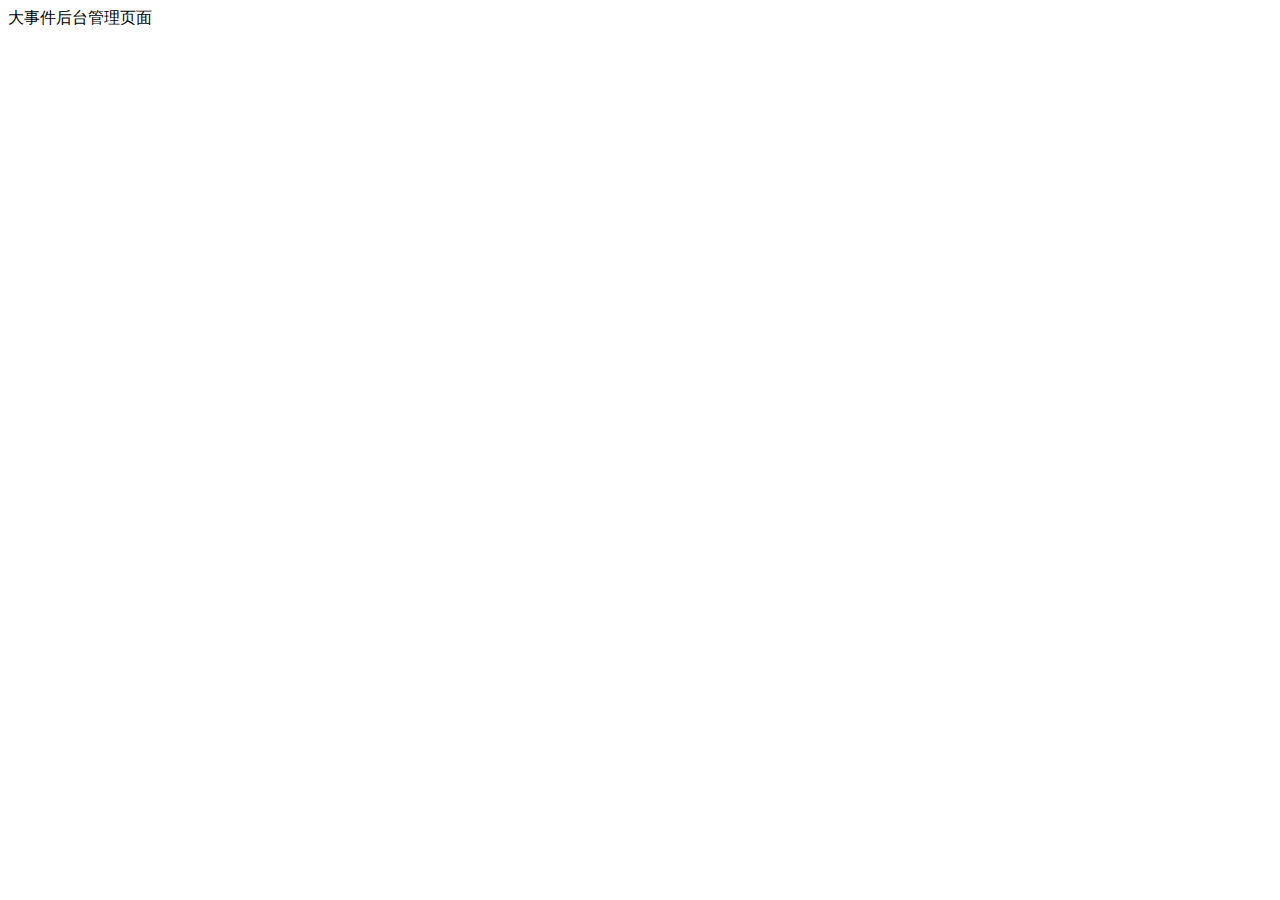
==== index.html @ 4e7a25aa "登录和注册功能完成" ====
<!DOCTYPE html>
<html lang="en">

<head>
    <meta charset="UTF-8">
    <meta name="viewport" content="width=device-width, initial-scale=1.0">
    <title>大事件后台管理页面</title>
</head>

<body>
    大事件后台管理页面
</body>

</html>
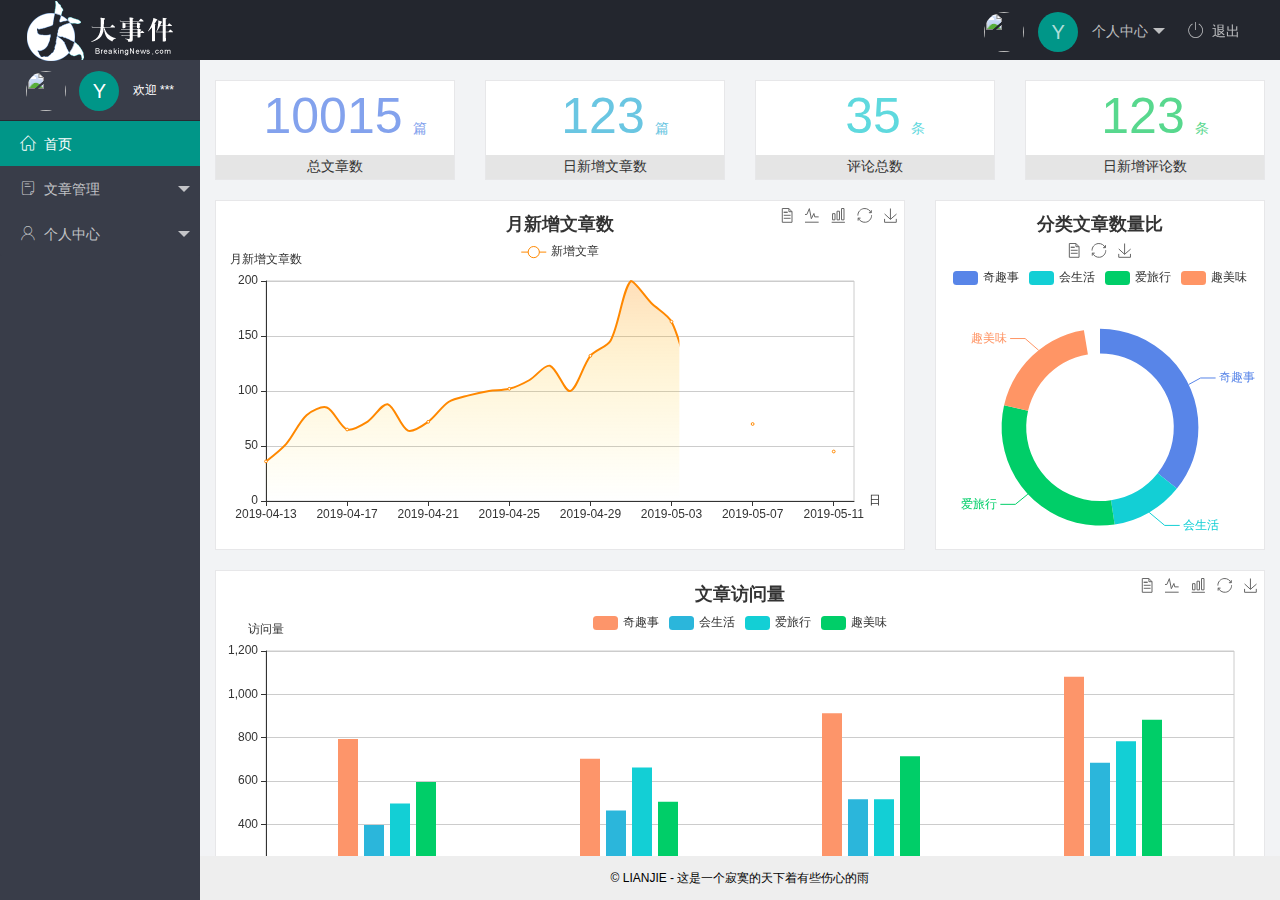
==== commit 7a1cc94c: "完成了主业功能" ====
--- a/index.html
+++ b/index.html
@@ -1,14 +1,95 @@
 <!DOCTYPE html>
-<html lang="en">
+<html>
 
 <head>
-    <meta charset="UTF-8">
-    <meta name="viewport" content="width=device-width, initial-scale=1.0">
-    <title>大事件后台管理页面</title>
+    <meta charset="utf-8">
+    <meta name="viewport" content="width=device-width, initial-scale=1, maximum-scale=1">
+    <title>大事件后台页面</title>
+    <!-- 先引入layui样式 -->
+    <link rel="stylesheet" href="/assets/lib/layui/css/layui.css">
+    <!-- 引入外部字体图标 -->
+    <link rel="stylesheet" href="/assets/fonts/iconfont.css">
+    <!-- 在引入首页自己的样式 -->
+    <link rel="stylesheet" href="/assets/css/index.css">
 </head>
 
-<body>
-    大事件后台管理页面
+<body class="layui-layout-body">
+    <div class="layui-layout layui-layout-admin">
+        <div class="layui-header">
+            <div class="layui-logo">
+                <img src="/assets/images/logo.png" alt="">
+            </div>
+
+            <!-- 头部区域（可配合layui已有的水平导航） -->
+            <ul class="layui-nav layui-layout-right">
+
+                <li class="layui-nav-item">
+                    <a href="javascript:;">
+
+                        <img src="http://t.cn/RCzsdCq" class="layui-nav-img">
+                        <span class="text-avatar">Y</span> 个人中心
+                    </a>
+                    <dl class="layui-nav-child">
+                        <dd><a href="">基本资料</a></dd>
+                        <dd><a href="">更换头像</a></dd>
+                        <dd><a href="">重置密码</a></dd>
+                    </dl>
+                </li>
+                <li class="layui-nav-item"><a id="btnLogout" href="javascript:;"><span class="iconfont icon-tuichu"></span>退出</a></li>
+            </ul>
+        </div>
+        <div class="layui-side layui-bg-black">
+            <div class="layui-side-scroll">
+                <!-- 侧边头像 -->
+                <div class="userinfo">
+                    <img src="http://t.cn/RCzsdCq" class="layui-nav-img">
+                    <span class="text-avatar">Y</span>
+                    <span id="welcome">欢迎 ***</span>
+                </div>
+
+                <!-- 左侧导航区域（可配合layui已有的垂直导航） -->
+
+                <ul class="layui-nav layui-nav-tree" lay-shrink="all">
+                    <li class="layui-nav-item layui-this"><a href="/home/dashboard.html" target="fm"><span class="iconfont icon-home"></span>首页</a></li>
+                    <li class="layui-nav-item">
+                        <a class="" href="javascript:;"><span class="iconfont icon-16"></span>文章管理</a>
+                        <dl class="layui-nav-child">
+                            <dd><a href="javascript:;"><i class="layui-icon layui-icon-app"></i>文章类别</a></dd>
+                            <dd><a href="javascript:;"><i class="layui-icon layui-icon-app"></i>文章列表</a></dd>
+                            <dd><a href="javascript:;"><i class="layui-icon layui-icon-app"></i>发布文章</a></dd>
+                        </dl>
+                    </li>
+                    <li class="layui-nav-item">
+                        <a href="javascript:;"><span class="iconfont icon-user"></span>个人中心</a>
+                        <dl class="layui-nav-child">
+                            <dd><a href="javascript:;"><i class="layui-icon layui-icon-app"></i>基本资料</a></dd>
+                            <dd><a href="javascript:;"><i class="layui-icon layui-icon-app"></i>更换头像</a></dd>
+                            <dd><a href="javascript:;"><i class="layui-icon layui-icon-app"></i>重置密码</a></dd>
+                        </dl>
+                    </li>
+
+                </ul>
+            </div>
+        </div>
+
+        <div class="layui-body">
+            <!-- 内容主体区域 -->
+            <iframe name="fm" src="/home/dashboard.html" frameborder="0"></iframe>
+        </div>
+
+        <div class="layui-footer">
+            <!-- 底部固定区域 -->
+            © LIANJIE - 这是一个寂寞的天下着有些伤心的雨
+        </div>
+    </div>
+    <!-- layui页面需要的js,所有优先引入 -->
+    <script src="/assets/lib/layui/layui.all.js"></script>
+    <!-- 2.引入jq,因为后面两个文件都需要用 -->
+    <script src="/assets/lib/jquery.js"></script>
+    <!-- 3.发起ajax拼接根路径 -->
+    <script src="/assets/js/baseAPI.js"></script>
+    <!-- 4.首页特有的js文件 -->
+    <script src="/assets/js/index.js"></script>
 </body>
 
 </html>--- a/assets/lib/layui/css/layui.css
+++ b/assets/lib/layui/css/layui.css
@@ -0,0 +1,2 @@
+/** layui-v2.5.5 MIT License By https://www.layui.com */
+ .layui-inline,img{display:inline-block;vertical-align:middle}h1,h2,h3,h4,h5,h6{font-weight:400}.layui-edge,.layui-header,.layui-inline,.layui-main{position:relative}.layui-body,.layui-edge,.layui-elip{overflow:hidden}.layui-btn,.layui-edge,.layui-inline,img{vertical-align:middle}.layui-btn,.layui-disabled,.layui-icon,.layui-unselect{-moz-user-select:none;-webkit-user-select:none;-ms-user-select:none}.layui-elip,.layui-form-checkbox span,.layui-form-pane .layui-form-label{text-overflow:ellipsis;white-space:nowrap}.layui-breadcrumb,.layui-tree-btnGroup{visibility:hidden}blockquote,body,button,dd,div,dl,dt,form,h1,h2,h3,h4,h5,h6,input,li,ol,p,pre,td,textarea,th,ul{margin:0;padding:0;-webkit-tap-highlight-color:rgba(0,0,0,0)}a:active,a:hover{outline:0}img{border:none}li{list-style:none}table{border-collapse:collapse;border-spacing:0}h4,h5,h6{font-size:100%}button,input,optgroup,option,select,textarea{font-family:inherit;font-size:inherit;font-style:inherit;font-weight:inherit;outline:0}pre{white-space:pre-wrap;white-space:-moz-pre-wrap;white-space:-pre-wrap;white-space:-o-pre-wrap;word-wrap:break-word}body{line-height:24px;font:14px Helvetica Neue,Helvetica,PingFang SC,Tahoma,Arial,sans-serif}hr{height:1px;margin:10px 0;border:0;clear:both}a{color:#333;text-decoration:none}a:hover{color:#777}a cite{font-style:normal;*cursor:pointer}.layui-border-box,.layui-border-box *{box-sizing:border-box}.layui-box,.layui-box *{box-sizing:content-box}.layui-clear{clear:both;*zoom:1}.layui-clear:after{content:'\20';clear:both;*zoom:1;display:block;height:0}.layui-inline{*display:inline;*zoom:1}.layui-edge{display:inline-block;width:0;height:0;border-width:6px;border-style:dashed;border-color:transparent}.layui-edge-top{top:-4px;border-bottom-color:#999;border-bottom-style:solid}.layui-edge-right{border-left-color:#999;border-left-style:solid}.layui-edge-bottom{top:2px;border-top-color:#999;border-top-style:solid}.layui-edge-left{border-right-color:#999;border-right-style:solid}.layui-disabled,.layui-disabled:hover{color:#d2d2d2!important;cursor:not-allowed!important}.layui-circle{border-radius:100%}.layui-show{display:block!important}.layui-hide{display:none!important}@font-face{font-family:layui-icon;src:url(../font/iconfont.eot?v=250);src:url(../font/iconfont.eot?v=250#iefix) format('embedded-opentype'),url(../font/iconfont.woff2?v=250) format('woff2'),url(../font/iconfont.woff?v=250) format('woff'),url(../font/iconfont.ttf?v=250) format('truetype'),url(../font/iconfont.svg?v=250#layui-icon) format('svg')}.layui-icon{font-family:layui-icon!important;font-size:16px;font-style:normal;-webkit-font-smoothing:antialiased;-moz-osx-font-smoothing:grayscale}.layui-icon-reply-fill:before{content:"\e611"}.layui-icon-set-fill:before{content:"\e614"}.layui-icon-menu-fill:before{content:"\e60f"}.layui-icon-search:before{content:"\e615"}.layui-icon-share:before{content:"\e641"}.layui-icon-set-sm:before{content:"\e620"}.layui-icon-engine:before{content:"\e628"}.layui-icon-close:before{content:"\1006"}.layui-icon-close-fill:before{content:"\1007"}.layui-icon-chart-screen:before{content:"\e629"}.layui-icon-star:before{content:"\e600"}.layui-icon-circle-dot:before{content:"\e617"}.layui-icon-chat:before{content:"\e606"}.layui-icon-release:before{content:"\e609"}.layui-icon-list:before{content:"\e60a"}.layui-icon-chart:before{content:"\e62c"}.layui-icon-ok-circle:before{content:"\1005"}.layui-icon-layim-theme:before{content:"\e61b"}.layui-icon-table:before{content:"\e62d"}.layui-icon-right:before{content:"\e602"}.layui-icon-left:before{content:"\e603"}.layui-icon-cart-simple:before{content:"\e698"}.layui-icon-face-cry:before{content:"\e69c"}.layui-icon-face-smile:before{content:"\e6af"}.layui-icon-survey:before{content:"\e6b2"}.layui-icon-tree:before{content:"\e62e"}.layui-icon-upload-circle:before{content:"\e62f"}.layui-icon-add-circle:before{content:"\e61f"}.layui-icon-download-circle:before{content:"\e601"}.layui-icon-templeate-1:before{content:"\e630"}.layui-icon-util:before{content:"\e631"}.layui-icon-face-surprised:before{content:"\e664"}.layui-icon-edit:before{content:"\e642"}.layui-icon-speaker:before{content:"\e645"}.layui-icon-down:before{content:"\e61a"}.layui-icon-file:before{content:"\e621"}.layui-icon-layouts:before{content:"\e632"}.layui-icon-rate-half:before{content:"\e6c9"}.layui-icon-add-circle-fine:before{content:"\e608"}.layui-icon-prev-circle:before{content:"\e633"}.layui-icon-read:before{content:"\e705"}.layui-icon-404:before{content:"\e61c"}.layui-icon-carousel:before{content:"\e634"}.layui-icon-help:before{content:"\e607"}.layui-icon-code-circle:before{content:"\e635"}.layui-icon-water:before{content:"\e636"}.layui-icon-username:before{content:"\e66f"}.layui-icon-find-fill:before{content:"\e670"}.layui-icon-about:before{content:"\e60b"}.layui-icon-location:before{content:"\e715"}.layui-icon-up:before{content:"\e619"}.layui-icon-pause:before{content:"\e651"}.layui-icon-date:before{content:"\e637"}.layui-icon-layim-uploadfile:before{content:"\e61d"}.layui-icon-delete:before{content:"\e640"}.layui-icon-play:before{content:"\e652"}.layui-icon-top:before{content:"\e604"}.layui-icon-friends:before{content:"\e612"}.layui-icon-refresh-3:before{content:"\e9aa"}.layui-icon-ok:before{content:"\e605"}.layui-icon-layer:before{content:"\e638"}.layui-icon-face-smile-fine:before{content:"\e60c"}.layui-icon-dollar:before{content:"\e659"}.layui-icon-group:before{content:"\e613"}.layui-icon-layim-download:before{content:"\e61e"}.layui-icon-picture-fine:before{content:"\e60d"}.layui-icon-link:before{content:"\e64c"}.layui-icon-diamond:before{content:"\e735"}.layui-icon-log:before{content:"\e60e"}.layui-icon-rate-solid:before{content:"\e67a"}.layui-icon-fonts-del:before{content:"\e64f"}.layui-icon-unlink:before{content:"\e64d"}.layui-icon-fonts-clear:before{content:"\e639"}.layui-icon-triangle-r:before{content:"\e623"}.layui-icon-circle:before{content:"\e63f"}.layui-icon-radio:before{content:"\e643"}.layui-icon-align-center:before{content:"\e647"}.layui-icon-align-right:before{content:"\e648"}.layui-icon-align-left:before{content:"\e649"}.layui-icon-loading-1:before{content:"\e63e"}.layui-icon-return:before{content:"\e65c"}.layui-icon-fonts-strong:before{content:"\e62b"}.layui-icon-upload:before{content:"\e67c"}.layui-icon-dialogue:before{content:"\e63a"}.layui-icon-video:before{content:"\e6ed"}.layui-icon-headset:before{content:"\e6fc"}.layui-icon-cellphone-fine:before{content:"\e63b"}.layui-icon-add-1:before{content:"\e654"}.layui-icon-face-smile-b:before{content:"\e650"}.layui-icon-fonts-html:before{content:"\e64b"}.layui-icon-form:before{content:"\e63c"}.layui-icon-cart:before{content:"\e657"}.layui-icon-camera-fill:before{content:"\e65d"}.layui-icon-tabs:before{content:"\e62a"}.layui-icon-fonts-code:before{content:"\e64e"}.layui-icon-fire:before{content:"\e756"}.layui-icon-set:before{content:"\e716"}.layui-icon-fonts-u:before{content:"\e646"}.layui-icon-triangle-d:before{content:"\e625"}.layui-icon-tips:before{content:"\e702"}.layui-icon-picture:before{content:"\e64a"}.layui-icon-more-vertical:before{content:"\e671"}.layui-icon-flag:before{content:"\e66c"}.layui-icon-loading:before{content:"\e63d"}.layui-icon-fonts-i:before{content:"\e644"}.layui-icon-refresh-1:before{content:"\e666"}.layui-icon-rmb:before{content:"\e65e"}.layui-icon-home:before{content:"\e68e"}.layui-icon-user:before{content:"\e770"}.layui-icon-notice:before{content:"\e667"}.layui-icon-login-weibo:before{content:"\e675"}.layui-icon-voice:before{content:"\e688"}.layui-icon-upload-drag:before{content:"\e681"}.layui-icon-login-qq:before{content:"\e676"}.layui-icon-snowflake:before{content:"\e6b1"}.layui-icon-file-b:before{content:"\e655"}.layui-icon-template:before{content:"\e663"}.layui-icon-auz:before{content:"\e672"}.layui-icon-console:before{content:"\e665"}.layui-icon-app:before{content:"\e653"}.layui-icon-prev:before{content:"\e65a"}.layui-icon-website:before{content:"\e7ae"}.layui-icon-next:before{content:"\e65b"}.layui-icon-component:before{content:"\e857"}.layui-icon-more:before{content:"\e65f"}.layui-icon-login-wechat:before{content:"\e677"}.layui-icon-shrink-right:before{content:"\e668"}.layui-icon-spread-left:before{content:"\e66b"}.layui-icon-camera:before{content:"\e660"}.layui-icon-note:before{content:"\e66e"}.layui-icon-refresh:before{content:"\e669"}.layui-icon-female:before{content:"\e661"}.layui-icon-male:before{content:"\e662"}.layui-icon-password:before{content:"\e673"}.layui-icon-senior:before{content:"\e674"}.layui-icon-theme:before{content:"\e66a"}.layui-icon-tread:before{content:"\e6c5"}.layui-icon-praise:before{content:"\e6c6"}.layui-icon-star-fill:before{content:"\e658"}.layui-icon-rate:before{content:"\e67b"}.layui-icon-template-1:before{content:"\e656"}.layui-icon-vercode:before{content:"\e679"}.layui-icon-cellphone:before{content:"\e678"}.layui-icon-screen-full:before{content:"\e622"}.layui-icon-screen-restore:before{content:"\e758"}.layui-icon-cols:before{content:"\e610"}.layui-icon-export:before{content:"\e67d"}.layui-icon-print:before{content:"\e66d"}.layui-icon-slider:before{content:"\e714"}.layui-icon-addition:before{content:"\e624"}.layui-icon-subtraction:before{content:"\e67e"}.layui-icon-service:before{content:"\e626"}.layui-icon-transfer:before{content:"\e691"}.layui-main{width:1140px;margin:0 auto}.layui-header{z-index:1000;height:60px}.layui-header a:hover{transition:all .5s;-webkit-transition:all .5s}.layui-side{position:fixed;left:0;top:0;bottom:0;z-index:999;width:200px;overflow-x:hidden}.layui-side-scroll{position:relative;width:220px;height:100%;overflow-x:hidden}.layui-body{position:absolute;left:200px;right:0;top:0;bottom:0;z-index:998;width:auto;overflow-y:auto;box-sizing:border-box}.layui-layout-body{overflow:hidden}.layui-layout-admin .layui-header{background-color:#23262E}.layui-layout-admin .layui-side{top:60px;width:200px;overflow-x:hidden}.layui-layout-admin .layui-body{position:fixed;top:60px;bottom:44px}.layui-layout-admin .layui-main{width:auto;margin:0 15px}.layui-layout-admin .layui-footer{position:fixed;left:200px;right:0;bottom:0;height:44px;line-height:44px;padding:0 15px;background-color:#eee}.layui-layout-admin .layui-logo{position:absolute;left:0;top:0;width:200px;height:100%;line-height:60px;text-align:center;color:#009688;font-size:16px}.layui-layout-admin .layui-header .layui-nav{background:0 0}.layui-layout-left{position:absolute!important;left:200px;top:0}.layui-layout-right{position:absolute!important;right:0;top:0}.layui-container{position:relative;margin:0 auto;padding:0 15px;box-sizing:border-box}.layui-fluid{position:relative;margin:0 auto;padding:0 15px}.layui-row:after,.layui-row:before{content:'';display:block;clear:both}.layui-col-lg1,.layui-col-lg10,.layui-col-lg11,.layui-col-lg12,.layui-col-lg2,.layui-col-lg3,.layui-col-lg4,.layui-col-lg5,.layui-col-lg6,.layui-col-lg7,.layui-col-lg8,.layui-col-lg9,.layui-col-md1,.layui-col-md10,.layui-col-md11,.layui-col-md12,.layui-col-md2,.layui-col-md3,.layui-col-md4,.layui-col-md5,.layui-col-md6,.layui-col-md7,.layui-col-md8,.layui-col-md9,.layui-col-sm1,.layui-col-sm10,.layui-col-sm11,.layui-col-sm12,.layui-col-sm2,.layui-col-sm3,.layui-col-sm4,.layui-col-sm5,.layui-col-sm6,.layui-col-sm7,.layui-col-sm8,.layui-col-sm9,.layui-col-xs1,.layui-col-xs10,.layui-col-xs11,.layui-col-xs12,.layui-col-xs2,.layui-col-xs3,.layui-col-xs4,.layui-col-xs5,.layui-col-xs6,.layui-col-xs7,.layui-col-xs8,.layui-col-xs9{position:relative;display:block;box-sizing:border-box}.layui-col-xs1,.layui-col-xs10,.layui-col-xs11,.layui-col-xs12,.layui-col-xs2,.layui-col-xs3,.layui-col-xs4,.layui-col-xs5,.layui-col-xs6,.layui-col-xs7,.layui-col-xs8,.layui-col-xs9{float:left}.layui-col-xs1{width:8.33333333%}.layui-col-xs2{width:16.66666667%}.layui-col-xs3{width:25%}.layui-col-xs4{width:33.33333333%}.layui-col-xs5{width:41.66666667%}.layui-col-xs6{width:50%}.layui-col-xs7{width:58.33333333%}.layui-col-xs8{width:66.66666667%}.layui-col-xs9{width:75%}.layui-col-xs10{width:83.33333333%}.layui-col-xs11{width:91.66666667%}.layui-col-xs12{width:100%}.layui-col-xs-offset1{margin-left:8.33333333%}.layui-col-xs-offset2{margin-left:16.66666667%}.layui-col-xs-offset3{margin-left:25%}.layui-col-xs-offset4{margin-left:33.33333333%}.layui-col-xs-offset5{margin-left:41.66666667%}.layui-col-xs-offset6{margin-left:50%}.layui-col-xs-offset7{margin-left:58.33333333%}.layui-col-xs-offset8{margin-left:66.66666667%}.layui-col-xs-offset9{margin-left:75%}.layui-col-xs-offset10{margin-left:83.33333333%}.layui-col-xs-offset11{margin-left:91.66666667%}.layui-col-xs-offset12{margin-left:100%}@media screen and (max-width:768px){.layui-hide-xs{display:none!important}.layui-show-xs-block{display:block!important}.layui-show-xs-inline{display:inline!important}.layui-show-xs-inline-block{display:inline-block!important}}@media screen and (min-width:768px){.layui-container{width:750px}.layui-hide-sm{display:none!important}.layui-show-sm-block{display:block!important}.layui-show-sm-inline{display:inline!important}.layui-show-sm-inline-block{display:inline-block!important}.layui-col-sm1,.layui-col-sm10,.layui-col-sm11,.layui-col-sm12,.layui-col-sm2,.layui-col-sm3,.layui-col-sm4,.layui-col-sm5,.layui-col-sm6,.layui-col-sm7,.layui-col-sm8,.layui-col-sm9{float:left}.layui-col-sm1{width:8.33333333%}.layui-col-sm2{width:16.66666667%}.layui-col-sm3{width:25%}.layui-col-sm4{width:33.33333333%}.layui-col-sm5{width:41.66666667%}.layui-col-sm6{width:50%}.layui-col-sm7{width:58.33333333%}.layui-col-sm8{width:66.66666667%}.layui-col-sm9{width:75%}.layui-col-sm10{width:83.33333333%}.layui-col-sm11{width:91.66666667%}.layui-col-sm12{width:100%}.layui-col-sm-offset1{margin-left:8.33333333%}.layui-col-sm-offset2{margin-left:16.66666667%}.layui-col-sm-offset3{margin-left:25%}.layui-col-sm-offset4{margin-left:33.33333333%}.layui-col-sm-offset5{margin-left:41.66666667%}.layui-col-sm-offset6{margin-left:50%}.layui-col-sm-offset7{margin-left:58.33333333%}.layui-col-sm-offset8{margin-left:66.66666667%}.layui-col-sm-offset9{margin-left:75%}.layui-col-sm-offset10{margin-left:83.33333333%}.layui-col-sm-offset11{margin-left:91.66666667%}.layui-col-sm-offset12{margin-left:100%}}@media screen and (min-width:992px){.layui-container{width:970px}.layui-hide-md{display:none!important}.layui-show-md-block{display:block!important}.layui-show-md-inline{display:inline!important}.layui-show-md-inline-block{display:inline-block!important}.layui-col-md1,.layui-col-md10,.layui-col-md11,.layui-col-md12,.layui-col-md2,.layui-col-md3,.layui-col-md4,.layui-col-md5,.layui-col-md6,.layui-col-md7,.layui-col-md8,.layui-col-md9{float:left}.layui-col-md1{width:8.33333333%}.layui-col-md2{width:16.66666667%}.layui-col-md3{width:25%}.layui-col-md4{width:33.33333333%}.layui-col-md5{width:41.66666667%}.layui-col-md6{width:50%}.layui-col-md7{width:58.33333333%}.layui-col-md8{width:66.66666667%}.layui-col-md9{width:75%}.layui-col-md10{width:83.33333333%}.layui-col-md11{width:91.66666667%}.layui-col-md12{width:100%}.layui-col-md-offset1{margin-left:8.33333333%}.layui-col-md-offset2{margin-left:16.66666667%}.layui-col-md-offset3{margin-left:25%}.layui-col-md-offset4{margin-left:33.33333333%}.layui-col-md-offset5{margin-left:41.66666667%}.layui-col-md-offset6{margin-left:50%}.layui-col-md-offset7{margin-left:58.33333333%}.layui-col-md-offset8{margin-left:66.66666667%}.layui-col-md-offset9{margin-left:75%}.layui-col-md-offset10{margin-left:83.33333333%}.layui-col-md-offset11{margin-left:91.66666667%}.layui-col-md-offset12{margin-left:100%}}@media screen and (min-width:1200px){.layui-container{width:1170px}.layui-hide-lg{display:none!important}.layui-show-lg-block{display:block!important}.layui-show-lg-inline{display:inline!important}.layui-show-lg-inline-block{display:inline-block!important}.layui-col-lg1,.layui-col-lg10,.layui-col-lg11,.layui-col-lg12,.layui-col-lg2,.layui-col-lg3,.layui-col-lg4,.layui-col-lg5,.layui-col-lg6,.layui-col-lg7,.layui-col-lg8,.layui-col-lg9{float:left}.layui-col-lg1{width:8.33333333%}.layui-col-lg2{width:16.66666667%}.layui-col-lg3{width:25%}.layui-col-lg4{width:33.33333333%}.layui-col-lg5{width:41.66666667%}.layui-col-lg6{width:50%}.layui-col-lg7{width:58.33333333%}.layui-col-lg8{width:66.66666667%}.layui-col-lg9{width:75%}.layui-col-lg10{width:83.33333333%}.layui-col-lg11{width:91.66666667%}.layui-col-lg12{width:100%}.layui-col-lg-offset1{margin-left:8.33333333%}.layui-col-lg-offset2{margin-left:16.66666667%}.layui-col-lg-offset3{margin-left:25%}.layui-col-lg-offset4{margin-left:33.33333333%}.layui-col-lg-offset5{margin-left:41.66666667%}.layui-col-lg-offset6{margin-left:50%}.layui-col-lg-offset7{margin-left:58.33333333%}.layui-col-lg-offset8{margin-left:66.66666667%}.layui-col-lg-offset9{margin-left:75%}.layui-col-lg-offset10{margin-left:83.33333333%}.layui-col-lg-offset11{margin-left:91.66666667%}.layui-col-lg-offset12{margin-left:100%}}.layui-col-space1{margin:-.5px}.layui-col-space1>*{padding:.5px}.layui-col-space3{margin:-1.5px}.layui-col-space3>*{padding:1.5px}.layui-col-space5{margin:-2.5px}.layui-col-space5>*{padding:2.5px}.layui-col-space8{margin:-3.5px}.layui-col-space8>*{padding:3.5px}.layui-col-space10{margin:-5px}.layui-col-space10>*{padding:5px}.layui-col-space12{margin:-6px}.layui-col-space12>*{padding:6px}.layui-col-space15{margin:-7.5px}.layui-col-space15>*{padding:7.5px}.layui-col-space18{margin:-9px}.layui-col-space18>*{padding:9px}.layui-col-space20{margin:-10px}.layui-col-space20>*{padding:10px}.layui-col-space22{margin:-11px}.layui-col-space22>*{padding:11px}.layui-col-space25{margin:-12.5px}.layui-col-space25>*{padding:12.5px}.layui-col-space30{margin:-15px}.layui-col-space30>*{padding:15px}.layui-btn,.layui-input,.layui-select,.layui-textarea,.layui-upload-button{outline:0;-webkit-appearance:none;transition:all .3s;-webkit-transition:all .3s;box-sizing:border-box}.layui-elem-quote{margin-bottom:10px;padding:15px;line-height:22px;border-left:5px solid #009688;border-radius:0 2px 2px 0;background-color:#f2f2f2}.layui-quote-nm{border-style:solid;border-width:1px 1px 1px 5px;background:0 0}.layui-elem-field{margin-bottom:10px;padding:0;border-width:1px;border-style:solid}.layui-elem-field legend{margin-left:20px;padding:0 10px;font-size:20px;font-weight:300}.layui-field-title{margin:10px 0 20px;border-width:1px 0 0}.layui-field-box{padding:10px 15px}.layui-field-title .layui-field-box{padding:10px 0}.layui-progress{position:relative;height:6px;border-radius:20px;background-color:#e2e2e2}.layui-progress-bar{position:absolute;left:0;top:0;width:0;max-width:100%;height:6px;border-radius:20px;text-align:right;background-color:#5FB878;transition:all .3s;-webkit-transition:all .3s}.layui-progress-big,.layui-progress-big .layui-progress-bar{height:18px;line-height:18px}.layui-progress-text{position:relative;top:-20px;line-height:18px;font-size:12px;color:#666}.layui-progress-big .layui-progress-text{position:static;padding:0 10px;color:#fff}.layui-collapse{border-width:1px;border-style:solid;border-radius:2px}.layui-colla-content,.layui-colla-item{border-top-width:1px;border-top-style:solid}.layui-colla-item:first-child{border-top:none}.layui-colla-title{position:relative;height:42px;line-height:42px;padding:0 15px 0 35px;color:#333;background-color:#f2f2f2;cursor:pointer;font-size:14px;overflow:hidden}.layui-colla-content{display:none;padding:10px 15px;line-height:22px;color:#666}.layui-colla-icon{position:absolute;left:15px;top:0;font-size:14px}.layui-card{margin-bottom:15px;border-radius:2px;background-color:#fff;box-shadow:0 1px 2px 0 rgba(0,0,0,.05)}.layui-card:last-child{margin-bottom:0}.layui-card-header{position:relative;height:42px;line-height:42px;padding:0 15px;border-bottom:1px solid #f6f6f6;color:#333;border-radius:2px 2px 0 0;font-size:14px}.layui-bg-black,.layui-bg-blue,.layui-bg-cyan,.layui-bg-green,.layui-bg-orange,.layui-bg-red{color:#fff!important}.layui-card-body{position:relative;padding:10px 15px;line-height:24px}.layui-card-body[pad15]{padding:15px}.layui-card-body[pad20]{padding:20px}.layui-card-body .layui-table{margin:5px 0}.layui-card .layui-tab{margin:0}.layui-panel-window{position:relative;padding:15px;border-radius:0;border-top:5px solid #E6E6E6;background-color:#fff}.layui-auxiliar-moving{position:fixed;left:0;right:0;top:0;bottom:0;width:100%;height:100%;background:0 0;z-index:9999999999}.layui-form-label,.layui-form-mid,.layui-form-select,.layui-input-block,.layui-input-inline,.layui-textarea{position:relative}.layui-bg-red{background-color:#FF5722!important}.layui-bg-orange{background-color:#FFB800!important}.layui-bg-green{background-color:#009688!important}.layui-bg-cyan{background-color:#2F4056!important}.layui-bg-blue{background-color:#1E9FFF!important}.layui-bg-black{background-color:#393D49!important}.layui-bg-gray{background-color:#eee!important;color:#666!important}.layui-badge-rim,.layui-colla-content,.layui-colla-item,.layui-collapse,.layui-elem-field,.layui-form-pane .layui-form-item[pane],.layui-form-pane .layui-form-label,.layui-input,.layui-layedit,.layui-layedit-tool,.layui-quote-nm,.layui-select,.layui-tab-bar,.layui-tab-card,.layui-tab-title,.layui-tab-title .layui-this:after,.layui-textarea{border-color:#e6e6e6}.layui-timeline-item:before,hr{background-color:#e6e6e6}.layui-text{line-height:22px;font-size:14px;color:#666}.layui-text h1,.layui-text h2,.layui-text h3{font-weight:500;color:#333}.layui-text h1{font-size:30px}.layui-text h2{font-size:24px}.layui-text h3{font-size:18px}.layui-text a:not(.layui-btn){color:#01AAED}.layui-text a:not(.layui-btn):hover{text-decoration:underline}.layui-text ul{padding:5px 0 5px 15px}.layui-text ul li{margin-top:5px;list-style-type:disc}.layui-text em,.layui-word-aux{color:#999!important;padding:0 5px!important}.layui-btn{display:inline-block;height:38px;line-height:38px;padding:0 18px;background-color:#009688;color:#fff;white-space:nowrap;text-align:center;font-size:14px;border:none;border-radius:2px;cursor:pointer}.layui-btn:hover{opacity:.8;filter:alpha(opacity=80);color:#fff}.layui-btn:active{opacity:1;filter:alpha(opacity=100)}.layui-btn+.layui-btn{margin-left:10px}.layui-btn-container{font-size:0}.layui-btn-container .layui-btn{margin-right:10px;margin-bottom:10px}.layui-btn-container .layui-btn+.layui-btn{margin-left:0}.layui-table .layui-btn-container .layui-btn{margin-bottom:9px}.layui-btn-radius{border-radius:100px}.layui-btn .layui-icon{margin-right:3px;font-size:18px;vertical-align:bottom;vertical-align:middle\9}.layui-btn-primary{border:1px solid #C9C9C9;background-color:#fff;color:#555}.layui-btn-primary:hover{border-color:#009688;color:#333}.layui-btn-normal{background-color:#1E9FFF}.layui-btn-warm{background-color:#FFB800}.layui-btn-danger{background-color:#FF5722}.layui-btn-checked{background-color:#5FB878}.layui-btn-disabled,.layui-btn-disabled:active,.layui-btn-disabled:hover{border:1px solid #e6e6e6;background-color:#FBFBFB;color:#C9C9C9;cursor:not-allowed;opacity:1}.layui-btn-lg{height:44px;line-height:44px;padding:0 25px;font-size:16px}.layui-btn-sm{height:30px;line-height:30px;padding:0 10px;font-size:12px}.layui-btn-sm i{font-size:16px!important}.layui-btn-xs{height:22px;line-height:22px;padding:0 5px;font-size:12px}.layui-btn-xs i{font-size:14px!important}.layui-btn-group{display:inline-block;vertical-align:middle;font-size:0}.layui-btn-group .layui-btn{margin-left:0!important;margin-right:0!important;border-left:1px solid rgba(255,255,255,.5);border-radius:0}.layui-btn-group .layui-btn-primary{border-left:none}.layui-btn-group .layui-btn-primary:hover{border-color:#C9C9C9;color:#009688}.layui-btn-group .layui-btn:first-child{border-left:none;border-radius:2px 0 0 2px}.layui-btn-group .layui-btn-primary:first-child{border-left:1px solid #c9c9c9}.layui-btn-group .layui-btn:last-child{border-radius:0 2px 2px 0}.layui-btn-group .layui-btn+.layui-btn{margin-left:0}.layui-btn-group+.layui-btn-group{margin-left:10px}.layui-btn-fluid{width:100%}.layui-input,.layui-select,.layui-textarea{height:38px;line-height:1.3;line-height:38px\9;border-width:1px;border-style:solid;background-color:#fff;border-radius:2px}.layui-input::-webkit-input-placeholder,.layui-select::-webkit-input-placeholder,.layui-textarea::-webkit-input-placeholder{line-height:1.3}.layui-input,.layui-textarea{display:block;width:100%;padding-left:10px}.layui-input:hover,.layui-textarea:hover{border-color:#D2D2D2!important}.layui-input:focus,.layui-textarea:focus{border-color:#C9C9C9!important}.layui-textarea{min-height:100px;height:auto;line-height:20px;padding:6px 10px;resize:vertical}.layui-select{padding:0 10px}.layui-form input[type=checkbox],.layui-form input[type=radio],.layui-form select{display:none}.layui-form [lay-ignore]{display:initial}.layui-form-item{margin-bottom:15px;clear:both;*zoom:1}.layui-form-item:after{content:'\20';clear:both;*zoom:1;display:block;height:0}.layui-form-label{float:left;display:block;padding:9px 15px;width:80px;font-weight:400;line-height:20px;text-align:right}.layui-form-label-col{display:block;float:none;padding:9px 0;line-height:20px;text-align:left}.layui-form-item .layui-inline{margin-bottom:5px;margin-right:10px}.layui-input-block{margin-left:110px;min-height:36px}.layui-input-inline{display:inline-block;vertical-align:middle}.layui-form-item .layui-input-inline{float:left;width:190px;margin-right:10px}.layui-form-text .layui-input-inline{width:auto}.layui-form-mid{float:left;display:block;padding:9px 0!important;line-height:20px;margin-right:10px}.layui-form-danger+.layui-form-select .layui-input,.layui-form-danger:focus{border-color:#FF5722!important}.layui-form-select .layui-input{padding-right:30px;cursor:pointer}.layui-form-select .layui-edge{position:absolute;right:10px;top:50%;margin-top:-3px;cursor:pointer;border-width:6px;border-top-color:#c2c2c2;border-top-style:solid;transition:all .3s;-webkit-transition:all .3s}.layui-form-select dl{display:none;position:absolute;left:0;top:42px;padding:5px 0;z-index:899;min-width:100%;border:1px solid #d2d2d2;max-height:300px;overflow-y:auto;background-color:#fff;border-radius:2px;box-shadow:0 2px 4px rgba(0,0,0,.12);box-sizing:border-box}.layui-form-select dl dd,.layui-form-select dl dt{padding:0 10px;line-height:36px;white-space:nowrap;overflow:hidden;text-overflow:ellipsis}.layui-form-select dl dt{font-size:12px;color:#999}.layui-form-select dl dd{cursor:pointer}.layui-form-select dl dd:hover{background-color:#f2f2f2;-webkit-transition:.5s all;transition:.5s all}.layui-form-select .layui-select-group dd{padding-left:20px}.layui-form-select dl dd.layui-select-tips{padding-left:10px!important;color:#999}.layui-form-select dl dd.layui-this{background-color:#5FB878;color:#fff}.layui-form-checkbox,.layui-form-select dl dd.layui-disabled{background-color:#fff}.layui-form-selected dl{display:block}.layui-form-checkbox,.layui-form-checkbox *,.layui-form-switch{display:inline-block;vertical-align:middle}.layui-form-selected .layui-edge{margin-top:-9px;-webkit-transform:rotate(180deg);transform:rotate(180deg);margin-top:-3px\9}:root .layui-form-selected .layui-edge{margin-top:-9px\0/IE9}.layui-form-selectup dl{top:auto;bottom:42px}.layui-select-none{margin:5px 0;text-align:center;color:#999}.layui-select-disabled .layui-disabled{border-color:#eee!important}.layui-select-disabled .layui-edge{border-top-color:#d2d2d2}.layui-form-checkbox{position:relative;height:30px;line-height:30px;margin-right:10px;padding-right:30px;cursor:pointer;font-size:0;-webkit-transition:.1s linear;transition:.1s linear;box-sizing:border-box}.layui-form-checkbox span{padding:0 10px;height:100%;font-size:14px;border-radius:2px 0 0 2px;background-color:#d2d2d2;color:#fff;overflow:hidden}.layui-form-checkbox:hover span{background-color:#c2c2c2}.layui-form-checkbox i{position:absolute;right:0;top:0;width:30px;height:28px;border:1px solid #d2d2d2;border-left:none;border-radius:0 2px 2px 0;color:#fff;font-size:20px;text-align:center}.layui-form-checkbox:hover i{border-color:#c2c2c2;color:#c2c2c2}.layui-form-checked,.layui-form-checked:hover{border-color:#5FB878}.layui-form-checked span,.layui-form-checked:hover span{background-color:#5FB878}.layui-form-checked i,.layui-form-checked:hover i{color:#5FB878}.layui-form-item .layui-form-checkbox{margin-top:4px}.layui-form-checkbox[lay-skin=primary]{height:auto!important;line-height:normal!important;min-width:18px;min-height:18px;border:none!important;margin-right:0;padding-left:28px;padding-right:0;background:0 0}.layui-form-checkbox[lay-skin=primary] span{padding-left:0;padding-right:15px;line-height:18px;background:0 0;color:#666}.layui-form-checkbox[lay-skin=primary] i{right:auto;left:0;width:16px;height:16px;line-height:16px;border:1px solid #d2d2d2;font-size:12px;border-radius:2px;background-color:#fff;-webkit-transition:.1s linear;transition:.1s linear}.layui-form-checkbox[lay-skin=primary]:hover i{border-color:#5FB878;color:#fff}.layui-form-checked[lay-skin=primary] i{border-color:#5FB878!important;background-color:#5FB878;color:#fff}.layui-checkbox-disbaled[lay-skin=primary] span{background:0 0!important;color:#c2c2c2}.layui-checkbox-disbaled[lay-skin=primary]:hover i{border-color:#d2d2d2}.layui-form-item .layui-form-checkbox[lay-skin=primary]{margin-top:10px}.layui-form-switch{position:relative;height:22px;line-height:22px;min-width:35px;padding:0 5px;margin-top:8px;border:1px solid #d2d2d2;border-radius:20px;cursor:pointer;background-color:#fff;-webkit-transition:.1s linear;transition:.1s linear}.layui-form-switch i{position:absolute;left:5px;top:3px;width:16px;height:16px;border-radius:20px;background-color:#d2d2d2;-webkit-transition:.1s linear;transition:.1s linear}.layui-form-switch em{position:relative;top:0;width:25px;margin-left:21px;padding:0!important;text-align:center!important;color:#999!important;font-style:normal!important;font-size:12px}.layui-form-onswitch{border-color:#5FB878;background-color:#5FB878}.layui-checkbox-disbaled,.layui-checkbox-disbaled i{border-color:#e2e2e2!important}.layui-form-onswitch i{left:100%;margin-left:-21px;background-color:#fff}.layui-form-onswitch em{margin-left:5px;margin-right:21px;color:#fff!important}.layui-checkbox-disbaled span{background-color:#e2e2e2!important}.layui-checkbox-disbaled:hover i{color:#fff!important}[lay-radio]{display:none}.layui-form-radio,.layui-form-radio *{display:inline-block;vertical-align:middle}.layui-form-radio{line-height:28px;margin:6px 10px 0 0;padding-right:10px;cursor:pointer;font-size:0}.layui-form-radio *{font-size:14px}.layui-form-radio>i{margin-right:8px;font-size:22px;color:#c2c2c2}.layui-form-radio>i:hover,.layui-form-radioed>i{color:#5FB878}.layui-radio-disbaled>i{color:#e2e2e2!important}.layui-form-pane .layui-form-label{width:110px;padding:8px 15px;height:38px;line-height:20px;border-width:1px;border-style:solid;border-radius:2px 0 0 2px;text-align:center;background-color:#FBFBFB;overflow:hidden;box-sizing:border-box}.layui-form-pane .layui-input-inline{margin-left:-1px}.layui-form-pane .layui-input-block{margin-left:110px;left:-1px}.layui-form-pane .layui-input{border-radius:0 2px 2px 0}.layui-form-pane .layui-form-text .layui-form-label{float:none;width:100%;border-radius:2px;box-sizing:border-box;text-align:left}.layui-form-pane .layui-form-text .layui-input-inline{display:block;margin:0;top:-1px;clear:both}.layui-form-pane .layui-form-text .layui-input-block{margin:0;left:0;top:-1px}.layui-form-pane .layui-form-text .layui-textarea{min-height:100px;border-radius:0 0 2px 2px}.layui-form-pane .layui-form-checkbox{margin:4px 0 4px 10px}.layui-form-pane .layui-form-radio,.layui-form-pane .layui-form-switch{margin-top:6px;margin-left:10px}.layui-form-pane .layui-form-item[pane]{position:relative;border-width:1px;border-style:solid}.layui-form-pane .layui-form-item[pane] .layui-form-label{position:absolute;left:0;top:0;height:100%;border-width:0 1px 0 0}.layui-form-pane .layui-form-item[pane] .layui-input-inline{margin-left:110px}@media screen and (max-width:450px){.layui-form-item .layui-form-label{text-overflow:ellipsis;overflow:hidden;white-space:nowrap}.layui-form-item .layui-inline{display:block;margin-right:0;margin-bottom:20px;clear:both}.layui-form-item .layui-inline:after{content:'\20';clear:both;display:block;height:0}.layui-form-item .layui-input-inline{display:block;float:none;left:-3px;width:auto;margin:0 0 10px 112px}.layui-form-item .layui-input-inline+.layui-form-mid{margin-left:110px;top:-5px;padding:0}.layui-form-item .layui-form-checkbox{margin-right:5px;margin-bottom:5px}}.layui-layedit{border-width:1px;border-style:solid;border-radius:2px}.layui-layedit-tool{padding:3px 5px;border-bottom-width:1px;border-bottom-style:solid;font-size:0}.layedit-tool-fixed{position:fixed;top:0;border-top:1px solid #e2e2e2}.layui-layedit-tool .layedit-tool-mid,.layui-layedit-tool .layui-icon{display:inline-block;vertical-align:middle;text-align:center;font-size:14px}.layui-layedit-tool .layui-icon{position:relative;width:32px;height:30px;line-height:30px;margin:3px 5px;color:#777;cursor:pointer;border-radius:2px}.layui-layedit-tool .layui-icon:hover{color:#393D49}.layui-layedit-tool .layui-icon:active{color:#000}.layui-layedit-tool .layedit-tool-active{background-color:#e2e2e2;color:#000}.layui-layedit-tool .layui-disabled,.layui-layedit-tool .layui-disabled:hover{color:#d2d2d2;cursor:not-allowed}.layui-layedit-tool .layedit-tool-mid{width:1px;height:18px;margin:0 10px;background-color:#d2d2d2}.layedit-tool-html{width:50px!important;font-size:30px!important}.layedit-tool-b,.layedit-tool-code,.layedit-tool-help{font-size:16px!important}.layedit-tool-d,.layedit-tool-face,.layedit-tool-image,.layedit-tool-unlink{font-size:18px!important}.layedit-tool-image input{position:absolute;font-size:0;left:0;top:0;width:100%;height:100%;opacity:.01;filter:Alpha(opacity=1);cursor:pointer}.layui-layedit-iframe iframe{display:block;width:100%}#LAY_layedit_code{overflow:hidden}.layui-laypage{display:inline-block;*display:inline;*zoom:1;vertical-align:middle;margin:10px 0;font-size:0}.layui-laypage>a:first-child,.layui-laypage>a:first-child em{border-radius:2px 0 0 2px}.layui-laypage>a:last-child,.layui-laypage>a:last-child em{border-radius:0 2px 2px 0}.layui-laypage>:first-child{margin-left:0!important}.layui-laypage>:last-child{margin-right:0!important}.layui-laypage a,.layui-laypage button,.layui-laypage input,.layui-laypage select,.layui-laypage span{border:1px solid #e2e2e2}.layui-laypage a,.layui-laypage span{display:inline-block;*display:inline;*zoom:1;vertical-align:middle;padding:0 15px;height:28px;line-height:28px;margin:0 -1px 5px 0;background-color:#fff;color:#333;font-size:12px}.layui-flow-more a *,.layui-laypage input,.layui-table-view select[lay-ignore]{display:inline-block}.layui-laypage a:hover{color:#009688}.layui-laypage em{font-style:normal}.layui-laypage .layui-laypage-spr{color:#999;font-weight:700}.layui-laypage a{text-decoration:none}.layui-laypage .layui-laypage-curr{position:relative}.layui-laypage .layui-laypage-curr em{position:relative;color:#fff}.layui-laypage .layui-laypage-curr .layui-laypage-em{position:absolute;left:-1px;top:-1px;padding:1px;width:100%;height:100%;background-color:#009688}.layui-laypage-em{border-radius:2px}.layui-laypage-next em,.layui-laypage-prev em{font-family:Sim sun;font-size:16px}.layui-laypage .layui-laypage-count,.layui-laypage .layui-laypage-limits,.layui-laypage .layui-laypage-refresh,.layui-laypage .layui-laypage-skip{margin-left:10px;margin-right:10px;padding:0;border:none}.layui-laypage .layui-laypage-limits,.layui-laypage .layui-laypage-refresh{vertical-align:top}.layui-laypage .layui-laypage-refresh i{font-size:18px;cursor:pointer}.layui-laypage select{height:22px;padding:3px;border-radius:2px;cursor:pointer}.layui-laypage .layui-laypage-skip{height:30px;line-height:30px;color:#999}.layui-laypage button,.layui-laypage input{height:30px;line-height:30px;border-radius:2px;vertical-align:top;background-color:#fff;box-sizing:border-box}.layui-laypage input{width:40px;margin:0 10px;padding:0 3px;text-align:center}.layui-laypage input:focus,.layui-laypage select:focus{border-color:#009688!important}.layui-laypage button{margin-left:10px;padding:0 10px;cursor:pointer}.layui-table,.layui-table-view{margin:10px 0}.layui-flow-more{margin:10px 0;text-align:center;color:#999;font-size:14px}.layui-flow-more a{height:32px;line-height:32px}.layui-flow-more a *{vertical-align:top}.layui-flow-more a cite{padding:0 20px;border-radius:3px;background-color:#eee;color:#333;font-style:normal}.layui-flow-more a cite:hover{opacity:.8}.layui-flow-more a i{font-size:30px;color:#737383}.layui-table{width:100%;background-color:#fff;color:#666}.layui-table tr{transition:all .3s;-webkit-transition:all .3s}.layui-table th{text-align:left;font-weight:400}.layui-table tbody tr:hover,.layui-table thead tr,.layui-table-click,.layui-table-header,.layui-table-hover,.layui-table-mend,.layui-table-patch,.layui-table-tool,.layui-table-total,.layui-table-total tr,.layui-table[lay-even] tr:nth-child(even){background-color:#f2f2f2}.layui-table td,.layui-table th,.layui-table-col-set,.layui-table-fixed-r,.layui-table-grid-down,.layui-table-header,.layui-table-page,.layui-table-tips-main,.layui-table-tool,.layui-table-total,.layui-table-view,.layui-table[lay-skin=line],.layui-table[lay-skin=row]{border-width:1px;border-style:solid;border-color:#e6e6e6}.layui-table td,.layui-table th{position:relative;padding:9px 15px;min-height:20px;line-height:20px;font-size:14px}.layui-table[lay-skin=line] td,.layui-table[lay-skin=line] th{border-width:0 0 1px}.layui-table[lay-skin=row] td,.layui-table[lay-skin=row] th{border-width:0 1px 0 0}.layui-table[lay-skin=nob] td,.layui-table[lay-skin=nob] th{border:none}.layui-table img{max-width:100px}.layui-table[lay-size=lg] td,.layui-table[lay-size=lg] th{padding:15px 30px}.layui-table-view .layui-table[lay-size=lg] .layui-table-cell{height:40px;line-height:40px}.layui-table[lay-size=sm] td,.layui-table[lay-size=sm] th{font-size:12px;padding:5px 10px}.layui-table-view .layui-table[lay-size=sm] .layui-table-cell{height:20px;line-height:20px}.layui-table[lay-data]{display:none}.layui-table-box{position:relative;overflow:hidden}.layui-table-view .layui-table{position:relative;width:auto;margin:0}.layui-table-view .layui-table[lay-skin=line]{border-width:0 1px 0 0}.layui-table-view .layui-table[lay-skin=row]{border-width:0 0 1px}.layui-table-view .layui-table td,.layui-table-view .layui-table th{padding:5px 0;border-top:none;border-left:none}.layui-table-view .layui-table th.layui-unselect .layui-table-cell span{cursor:pointer}.layui-table-view .layui-table td{cursor:default}.layui-table-view .layui-table td[data-edit=text]{cursor:text}.layui-table-view .layui-form-checkbox[lay-skin=primary] i{width:18px;height:18px}.layui-table-view .layui-form-radio{line-height:0;padding:0}.layui-table-view .layui-form-radio>i{margin:0;font-size:20px}.layui-table-init{position:absolute;left:0;top:0;width:100%;height:100%;text-align:center;z-index:110}.layui-table-init .layui-icon{position:absolute;left:50%;top:50%;margin:-15px 0 0 -15px;font-size:30px;color:#c2c2c2}.layui-table-header{border-width:0 0 1px;overflow:hidden}.layui-table-header .layui-table{margin-bottom:-1px}.layui-table-tool .layui-inline[lay-event]{position:relative;width:26px;height:26px;padding:5px;line-height:16px;margin-right:10px;text-align:center;color:#333;border:1px solid #ccc;cursor:pointer;-webkit-transition:.5s all;transition:.5s all}.layui-table-tool .layui-inline[lay-event]:hover{border:1px solid #999}.layui-table-tool-temp{padding-right:120px}.layui-table-tool-self{position:absolute;right:17px;top:10px}.layui-table-tool .layui-table-tool-self .layui-inline[lay-event]{margin:0 0 0 10px}.layui-table-tool-panel{position:absolute;top:29px;left:-1px;padding:5px 0;min-width:150px;min-height:40px;border:1px solid #d2d2d2;text-align:left;overflow-y:auto;background-color:#fff;box-shadow:0 2px 4px rgba(0,0,0,.12)}.layui-table-cell,.layui-table-tool-panel li{overflow:hidden;text-overflow:ellipsis;white-space:nowrap}.layui-table-tool-panel li{padding:0 10px;line-height:30px;-webkit-transition:.5s all;transition:.5s all}.layui-table-tool-panel li .layui-form-checkbox[lay-skin=primary]{width:100%;padding-left:28px}.layui-table-tool-panel li:hover{background-color:#f2f2f2}.layui-table-tool-panel li .layui-form-checkbox[lay-skin=primary] i{position:absolute;left:0;top:0}.layui-table-tool-panel li .layui-form-checkbox[lay-skin=primary] span{padding:0}.layui-table-tool .layui-table-tool-self .layui-table-tool-panel{left:auto;right:-1px}.layui-table-col-set{position:absolute;right:0;top:0;width:20px;height:100%;border-width:0 0 0 1px;background-color:#fff}.layui-table-sort{width:10px;height:20px;margin-left:5px;cursor:pointer!important}.layui-table-sort .layui-edge{position:absolute;left:5px;border-width:5px}.layui-table-sort .layui-table-sort-asc{top:3px;border-top:none;border-bottom-style:solid;border-bottom-color:#b2b2b2}.layui-table-sort .layui-table-sort-asc:hover{border-bottom-color:#666}.layui-table-sort .layui-table-sort-desc{bottom:5px;border-bottom:none;border-top-style:solid;border-top-color:#b2b2b2}.layui-table-sort .layui-table-sort-desc:hover{border-top-color:#666}.layui-table-sort[lay-sort=asc] .layui-table-sort-asc{border-bottom-color:#000}.layui-table-sort[lay-sort=desc] .layui-table-sort-desc{border-top-color:#000}.layui-table-cell{height:28px;line-height:28px;padding:0 15px;position:relative;box-sizing:border-box}.layui-table-cell .layui-form-checkbox[lay-skin=primary]{top:-1px;padding:0}.layui-table-cell .layui-table-link{color:#01AAED}.laytable-cell-checkbox,.laytable-cell-numbers,.laytable-cell-radio,.laytable-cell-space{padding:0;text-align:center}.layui-table-body{position:relative;overflow:auto;margin-right:-1px;margin-bottom:-1px}.layui-table-body .layui-none{line-height:26px;padding:15px;text-align:center;color:#999}.layui-table-fixed{position:absolute;left:0;top:0;z-index:101}.layui-table-fixed .layui-table-body{overflow:hidden}.layui-table-fixed-l{box-shadow:0 -1px 8px rgba(0,0,0,.08)}.layui-table-fixed-r{left:auto;right:-1px;border-width:0 0 0 1px;box-shadow:-1px 0 8px rgba(0,0,0,.08)}.layui-table-fixed-r .layui-table-header{position:relative;overflow:visible}.layui-table-mend{position:absolute;right:-49px;top:0;height:100%;width:50px}.layui-table-tool{position:relative;z-index:890;width:100%;min-height:50px;line-height:30px;padding:10px 15px;border-width:0 0 1px}.layui-table-tool .layui-btn-container{margin-bottom:-10px}.layui-table-page,.layui-table-total{border-width:1px 0 0;margin-bottom:-1px;overflow:hidden}.layui-table-page{position:relative;width:100%;padding:7px 7px 0;height:41px;font-size:12px;white-space:nowrap}.layui-table-page>div{height:26px}.layui-table-page .layui-laypage{margin:0}.layui-table-page .layui-laypage a,.layui-table-page .layui-laypage span{height:26px;line-height:26px;margin-bottom:10px;border:none;background:0 0}.layui-table-page .layui-laypage a,.layui-table-page .layui-laypage span.layui-laypage-curr{padding:0 12px}.layui-table-page .layui-laypage span{margin-left:0;padding:0}.layui-table-page .layui-laypage .layui-laypage-prev{margin-left:-7px!important}.layui-table-page .layui-laypage .layui-laypage-curr .layui-laypage-em{left:0;top:0;padding:0}.layui-table-page .layui-laypage button,.layui-table-page .layui-laypage input{height:26px;line-height:26px}.layui-table-page .layui-laypage input{width:40px}.layui-table-page .layui-laypage button{padding:0 10px}.layui-table-page select{height:18px}.layui-table-patch .layui-table-cell{padding:0;width:30px}.layui-table-edit{position:absolute;left:0;top:0;width:100%;height:100%;padding:0 14px 1px;border-radius:0;box-shadow:1px 1px 20px rgba(0,0,0,.15)}.layui-table-edit:focus{border-color:#5FB878!important}select.layui-table-edit{padding:0 0 0 10px;border-color:#C9C9C9}.layui-table-view .layui-form-checkbox,.layui-table-view .layui-form-radio,.layui-table-view .layui-form-switch{top:0;margin:0;box-sizing:content-box}.layui-table-view .layui-form-checkbox{top:-1px;height:26px;line-height:26px}.layui-table-view .layui-form-checkbox i{height:26px}.layui-table-grid .layui-table-cell{overflow:visible}.layui-table-grid-down{position:absolute;top:0;right:0;width:26px;height:100%;padding:5px 0;border-width:0 0 0 1px;text-align:center;background-color:#fff;color:#999;cursor:pointer}.layui-table-grid-down .layui-icon{position:absolute;top:50%;left:50%;margin:-8px 0 0 -8px}.layui-table-grid-down:hover{background-color:#fbfbfb}body .layui-table-tips .layui-layer-content{background:0 0;padding:0;box-shadow:0 1px 6px rgba(0,0,0,.12)}.layui-table-tips-main{margin:-44px 0 0 -1px;max-height:150px;padding:8px 15px;font-size:14px;overflow-y:scroll;background-color:#fff;color:#666}.layui-table-tips-c{position:absolute;right:-3px;top:-13px;width:20px;height:20px;padding:3px;cursor:pointer;background-color:#666;border-radius:50%;color:#fff}.layui-table-tips-c:hover{background-color:#777}.layui-table-tips-c:before{position:relative;right:-2px}.layui-upload-file{display:none!important;opacity:.01;filter:Alpha(opacity=1)}.layui-upload-drag,.layui-upload-form,.layui-upload-wrap{display:inline-block}.layui-upload-list{margin:10px 0}.layui-upload-choose{padding:0 10px;color:#999}.layui-upload-drag{position:relative;padding:30px;border:1px dashed #e2e2e2;background-color:#fff;text-align:center;cursor:pointer;color:#999}.layui-upload-drag .layui-icon{font-size:50px;color:#009688}.layui-upload-drag[lay-over]{border-color:#009688}.layui-upload-iframe{position:absolute;width:0;height:0;border:0;visibility:hidden}.layui-upload-wrap{position:relative;vertical-align:middle}.layui-upload-wrap .layui-upload-file{display:block!important;position:absolute;left:0;top:0;z-index:10;font-size:100px;width:100%;height:100%;opacity:.01;filter:Alpha(opacity=1);cursor:pointer}.layui-transfer-active,.layui-transfer-box{display:inline-block;vertical-align:middle}.layui-transfer-box,.layui-transfer-header,.layui-transfer-search{border-width:0;border-style:solid;border-color:#e6e6e6}.layui-transfer-box{position:relative;border-width:1px;width:200px;height:360px;border-radius:2px;background-color:#fff}.layui-transfer-box .layui-form-checkbox{width:100%;margin:0!important}.layui-transfer-header{height:38px;line-height:38px;padding:0 10px;border-bottom-width:1px}.layui-transfer-search{position:relative;padding:10px;border-bottom-width:1px}.layui-transfer-search .layui-input{height:32px;padding-left:30px;font-size:12px}.layui-transfer-search .layui-icon-search{position:absolute;left:20px;top:50%;margin-top:-8px;color:#666}.layui-transfer-active{margin:0 15px}.layui-transfer-active .layui-btn{display:block;margin:0;padding:0 15px;background-color:#5FB878;border-color:#5FB878;color:#fff}.layui-transfer-active .layui-btn-disabled{background-color:#FBFBFB;border-color:#e6e6e6;color:#C9C9C9}.layui-transfer-active .layui-btn:first-child{margin-bottom:15px}.layui-transfer-active .layui-btn .layui-icon{margin:0;font-size:14px!important}.layui-transfer-data{padding:5px 0;overflow:auto}.layui-transfer-data li{height:32px;line-height:32px;padding:0 10px}.layui-transfer-data li:hover{background-color:#f2f2f2;transition:.5s all}.layui-transfer-data .layui-none{padding:15px 10px;text-align:center;color:#999}.layui-nav{position:relative;padding:0 20px;background-color:#393D49;color:#fff;border-radius:2px;font-size:0;box-sizing:border-box}.layui-nav *{font-size:14px}.layui-nav .layui-nav-item{position:relative;display:inline-block;*display:inline;*zoom:1;vertical-align:middle;line-height:60px}.layui-nav .layui-nav-item a{display:block;padding:0 20px;color:#fff;color:rgba(255,255,255,.7);transition:all .3s;-webkit-transition:all .3s}.layui-nav .layui-this:after,.layui-nav-bar,.layui-nav-tree .layui-nav-itemed:after{position:absolute;left:0;top:0;width:0;height:5px;background-color:#5FB878;transition:all .2s;-webkit-transition:all .2s}.layui-nav-bar{z-index:1000}.layui-nav .layui-nav-item a:hover,.layui-nav .layui-this a{color:#fff}.layui-nav .layui-this:after{content:'';top:auto;bottom:0;width:100%}.layui-nav-img{width:30px;height:30px;margin-right:10px;border-radius:50%}.layui-nav .layui-nav-more{content:'';width:0;height:0;border-style:solid dashed dashed;border-color:#fff transparent transparent;overflow:hidden;cursor:pointer;transition:all .2s;-webkit-transition:all .2s;position:absolute;top:50%;right:3px;margin-top:-3px;border-width:6px;border-top-color:rgba(255,255,255,.7)}.layui-nav .layui-nav-mored,.layui-nav-itemed>a .layui-nav-more{margin-top:-9px;border-style:dashed dashed solid;border-color:transparent transparent #fff}.layui-nav-child{display:none;position:absolute;left:0;top:65px;min-width:100%;line-height:36px;padding:5px 0;box-shadow:0 2px 4px rgba(0,0,0,.12);border:1px solid #d2d2d2;background-color:#fff;z-index:100;border-radius:2px;white-space:nowrap}.layui-nav .layui-nav-child a{color:#333}.layui-nav .layui-nav-child a:hover{background-color:#f2f2f2;color:#000}.layui-nav-child dd{position:relative}.layui-nav .layui-nav-child dd.layui-this a,.layui-nav-child dd.layui-this{background-color:#5FB878;color:#fff}.layui-nav-child dd.layui-this:after{display:none}.layui-nav-tree{width:200px;padding:0}.layui-nav-tree .layui-nav-item{display:block;width:100%;line-height:45px}.layui-nav-tree .layui-nav-item a{position:relative;height:45px;line-height:45px;text-overflow:ellipsis;overflow:hidden;white-space:nowrap}.layui-nav-tree .layui-nav-item a:hover{background-color:#4E5465}.layui-nav-tree .layui-nav-bar{width:5px;height:0;background-color:#009688}.layui-nav-tree .layui-nav-child dd.layui-this,.layui-nav-tree .layui-nav-child dd.layui-this a,.layui-nav-tree .layui-this,.layui-nav-tree .layui-this>a,.layui-nav-tree .layui-this>a:hover{background-color:#009688;color:#fff}.layui-nav-tree .layui-this:after{display:none}.layui-nav-itemed>a,.layui-nav-tree .layui-nav-title a,.layui-nav-tree .layui-nav-title a:hover{color:#fff!important}.layui-nav-tree .layui-nav-child{position:relative;z-index:0;top:0;border:none;box-shadow:none}.layui-nav-tree .layui-nav-child a{height:40px;line-height:40px;color:#fff;color:rgba(255,255,255,.7)}.layui-nav-tree .layui-nav-child,.layui-nav-tree .layui-nav-child a:hover{background:0 0;color:#fff}.layui-nav-tree .layui-nav-more{right:10px}.layui-nav-itemed>.layui-nav-child{display:block;padding:0;background-color:rgba(0,0,0,.3)!important}.layui-nav-itemed>.layui-nav-child>.layui-this>.layui-nav-child{display:block}.layui-nav-side{position:fixed;top:0;bottom:0;left:0;overflow-x:hidden;z-index:999}.layui-bg-blue .layui-nav-bar,.layui-bg-blue .layui-nav-itemed:after,.layui-bg-blue .layui-this:after{background-color:#93D1FF}.layui-bg-blue .layui-nav-child dd.layui-this{background-color:#1E9FFF}.layui-bg-blue .layui-nav-itemed>a,.layui-nav-tree.layui-bg-blue .layui-nav-title a,.layui-nav-tree.layui-bg-blue .layui-nav-title a:hover{background-color:#007DDB!important}.layui-breadcrumb{font-size:0}.layui-breadcrumb>*{font-size:14px}.layui-breadcrumb a{color:#999!important}.layui-breadcrumb a:hover{color:#5FB878!important}.layui-breadcrumb a cite{color:#666;font-style:normal}.layui-breadcrumb span[lay-separator]{margin:0 10px;color:#999}.layui-tab{margin:10px 0;text-align:left!important}.layui-tab[overflow]>.layui-tab-title{overflow:hidden}.layui-tab-title{position:relative;left:0;height:40px;white-space:nowrap;font-size:0;border-bottom-width:1px;border-bottom-style:solid;transition:all .2s;-webkit-transition:all .2s}.layui-tab-title li{display:inline-block;*display:inline;*zoom:1;vertical-align:middle;font-size:14px;transition:all .2s;-webkit-transition:all .2s;position:relative;line-height:40px;min-width:65px;padding:0 15px;text-align:center;cursor:pointer}.layui-tab-title li a{display:block}.layui-tab-title .layui-this{color:#000}.layui-tab-title .layui-this:after{position:absolute;left:0;top:0;content:'';width:100%;height:41px;border-width:1px;border-style:solid;border-bottom-color:#fff;border-radius:2px 2px 0 0;box-sizing:border-box;pointer-events:none}.layui-tab-bar{position:absolute;right:0;top:0;z-index:10;width:30px;height:39px;line-height:39px;border-width:1px;border-style:solid;border-radius:2px;text-align:center;background-color:#fff;cursor:pointer}.layui-tab-bar .layui-icon{position:relative;display:inline-block;top:3px;transition:all .3s;-webkit-transition:all .3s}.layui-tab-item{display:none}.layui-tab-more{padding-right:30px;height:auto!important;white-space:normal!important}.layui-tab-more li.layui-this:after{border-bottom-color:#e2e2e2;border-radius:2px}.layui-tab-more .layui-tab-bar .layui-icon{top:-2px;top:3px\9;-webkit-transform:rotate(180deg);transform:rotate(180deg)}:root .layui-tab-more .layui-tab-bar .layui-icon{top:-2px\0/IE9}.layui-tab-content{padding:10px}.layui-tab-title li .layui-tab-close{position:relative;display:inline-block;width:18px;height:18px;line-height:20px;margin-left:8px;top:1px;text-align:center;font-size:14px;color:#c2c2c2;transition:all .2s;-webkit-transition:all .2s}.layui-tab-title li .layui-tab-close:hover{border-radius:2px;background-color:#FF5722;color:#fff}.layui-tab-brief>.layui-tab-title .layui-this{color:#009688}.layui-tab-brief>.layui-tab-more li.layui-this:after,.layui-tab-brief>.layui-tab-title .layui-this:after{border:none;border-radius:0;border-bottom:2px solid #5FB878}.layui-tab-brief[overflow]>.layui-tab-title .layui-this:after{top:-1px}.layui-tab-card{border-width:1px;border-style:solid;border-radius:2px;box-shadow:0 2px 5px 0 rgba(0,0,0,.1)}.layui-tab-card>.layui-tab-title{background-color:#f2f2f2}.layui-tab-card>.layui-tab-title li{margin-right:-1px;margin-left:-1px}.layui-tab-card>.layui-tab-title .layui-this{background-color:#fff}.layui-tab-card>.layui-tab-title .layui-this:after{border-top:none;border-width:1px;border-bottom-color:#fff}.layui-tab-card>.layui-tab-title .layui-tab-bar{height:40px;line-height:40px;border-radius:0;border-top:none;border-right:none}.layui-tab-card>.layui-tab-more .layui-this{background:0 0;color:#5FB878}.layui-tab-card>.layui-tab-more .layui-this:after{border:none}.layui-timeline{padding-left:5px}.layui-timeline-item{position:relative;padding-bottom:20px}.layui-timeline-axis{position:absolute;left:-5px;top:0;z-index:10;width:20px;height:20px;line-height:20px;background-color:#fff;color:#5FB878;border-radius:50%;text-align:center;cursor:pointer}.layui-timeline-axis:hover{color:#FF5722}.layui-timeline-item:before{content:'';position:absolute;left:5px;top:0;z-index:0;width:1px;height:100%}.layui-timeline-item:last-child:before{display:none}.layui-timeline-item:first-child:before{display:block}.layui-timeline-content{padding-left:25px}.layui-timeline-title{position:relative;margin-bottom:10px}.layui-badge,.layui-badge-dot,.layui-badge-rim{position:relative;display:inline-block;padding:0 6px;font-size:12px;text-align:center;background-color:#FF5722;color:#fff;border-radius:2px}.layui-badge{height:18px;line-height:18px}.layui-badge-dot{width:8px;height:8px;padding:0;border-radius:50%}.layui-badge-rim{height:18px;line-height:18px;border-width:1px;border-style:solid;background-color:#fff;color:#666}.layui-btn .layui-badge,.layui-btn .layui-badge-dot{margin-left:5px}.layui-nav .layui-badge,.layui-nav .layui-badge-dot{position:absolute;top:50%;margin:-8px 6px 0}.layui-tab-title .layui-badge,.layui-tab-title .layui-badge-dot{left:5px;top:-2px}.layui-carousel{position:relative;left:0;top:0;background-color:#f8f8f8}.layui-carousel>[carousel-item]{position:relative;width:100%;height:100%;overflow:hidden}.layui-carousel>[carousel-item]:before{position:absolute;content:'\e63d';left:50%;top:50%;width:100px;line-height:20px;margin:-10px 0 0 -50px;text-align:center;color:#c2c2c2;font-family:layui-icon!important;font-size:30px;font-style:normal;-webkit-font-smoothing:antialiased;-moz-osx-font-smoothing:grayscale}.layui-carousel>[carousel-item]>*{display:none;position:absolute;left:0;top:0;width:100%;height:100%;background-color:#f8f8f8;transition-duration:.3s;-webkit-transition-duration:.3s}.layui-carousel-updown>*{-webkit-transition:.3s ease-in-out up;transition:.3s ease-in-out up}.layui-carousel-arrow{display:none\9;opacity:0;position:absolute;left:10px;top:50%;margin-top:-18px;width:36px;height:36px;line-height:36px;text-align:center;font-size:20px;border:0;border-radius:50%;background-color:rgba(0,0,0,.2);color:#fff;-webkit-transition-duration:.3s;transition-duration:.3s;cursor:pointer}.layui-carousel-arrow[lay-type=add]{left:auto!important;right:10px}.layui-carousel:hover .layui-carousel-arrow[lay-type=add],.layui-carousel[lay-arrow=always] .layui-carousel-arrow[lay-type=add]{right:20px}.layui-carousel[lay-arrow=always] .layui-carousel-arrow{opacity:1;left:20px}.layui-carousel[lay-arrow=none] .layui-carousel-arrow{display:none}.layui-carousel-arrow:hover,.layui-carousel-ind ul:hover{background-color:rgba(0,0,0,.35)}.layui-carousel:hover .layui-carousel-arrow{display:block\9;opacity:1;left:20px}.layui-carousel-ind{position:relative;top:-35px;width:100%;line-height:0!important;text-align:center;font-size:0}.layui-carousel[lay-indicator=outside]{margin-bottom:30px}.layui-carousel[lay-indicator=outside] .layui-carousel-ind{top:10px}.layui-carousel[lay-indicator=outside] .layui-carousel-ind ul{background-color:rgba(0,0,0,.5)}.layui-carousel[lay-indicator=none] .layui-carousel-ind{display:none}.layui-carousel-ind ul{display:inline-block;padding:5px;background-color:rgba(0,0,0,.2);border-radius:10px;-webkit-transition-duration:.3s;transition-duration:.3s}.layui-carousel-ind li{display:inline-block;width:10px;height:10px;margin:0 3px;font-size:14px;background-color:#e2e2e2;background-color:rgba(255,255,255,.5);border-radius:50%;cursor:pointer;-webkit-transition-duration:.3s;transition-duration:.3s}.layui-carousel-ind li:hover{background-color:rgba(255,255,255,.7)}.layui-carousel-ind li.layui-this{background-color:#fff}.layui-carousel>[carousel-item]>.layui-carousel-next,.layui-carousel>[carousel-item]>.layui-carousel-prev,.layui-carousel>[carousel-item]>.layui-this{display:block}.layui-carousel>[carousel-item]>.layui-this{left:0}.layui-carousel>[carousel-item]>.layui-carousel-prev{left:-100%}.layui-carousel>[carousel-item]>.layui-carousel-next{left:100%}.layui-carousel>[carousel-item]>.layui-carousel-next.layui-carousel-left,.layui-carousel>[carousel-item]>.layui-carousel-prev.layui-carousel-right{left:0}.layui-carousel>[carousel-item]>.layui-this.layui-carousel-left{left:-100%}.layui-carousel>[carousel-item]>.layui-this.layui-carousel-right{left:100%}.layui-carousel[lay-anim=updown] .layui-carousel-arrow{left:50%!important;top:20px;margin:0 0 0 -18px}.layui-carousel[lay-anim=updown]>[carousel-item]>*,.layui-carousel[lay-anim=fade]>[carousel-item]>*{left:0!important}.layui-carousel[lay-anim=updown] .layui-carousel-arrow[lay-type=add]{top:auto!important;bottom:20px}.layui-carousel[lay-anim=updown] .layui-carousel-ind{position:absolute;top:50%;right:20px;width:auto;height:auto}.layui-carousel[lay-anim=updown] .layui-carousel-ind ul{padding:3px 5px}.layui-carousel[lay-anim=updown] .layui-carousel-ind li{display:block;margin:6px 0}.layui-carousel[lay-anim=updown]>[carousel-item]>.layui-this{top:0}.layui-carousel[lay-anim=updown]>[carousel-item]>.layui-carousel-prev{top:-100%}.layui-carousel[lay-anim=updown]>[carousel-item]>.layui-carousel-next{top:100%}.layui-carousel[lay-anim=updown]>[carousel-item]>.layui-carousel-next.layui-carousel-left,.layui-carousel[lay-anim=updown]>[carousel-item]>.layui-carousel-prev.layui-carousel-right{top:0}.layui-carousel[lay-anim=updown]>[carousel-item]>.layui-this.layui-carousel-left{top:-100%}.layui-carousel[lay-anim=updown]>[carousel-item]>.layui-this.layui-carousel-right{top:100%}.layui-carousel[lay-anim=fade]>[carousel-item]>.layui-carousel-next,.layui-carousel[lay-anim=fade]>[carousel-item]>.layui-carousel-prev{opacity:0}.layui-carousel[lay-anim=fade]>[carousel-item]>.layui-carousel-next.layui-carousel-left,.layui-carousel[lay-anim=fade]>[carousel-item]>.layui-carousel-prev.layui-carousel-right{opacity:1}.layui-carousel[lay-anim=fade]>[carousel-item]>.layui-this.layui-carousel-left,.layui-carousel[lay-anim=fade]>[carousel-item]>.layui-this.layui-carousel-right{opacity:0}.layui-fixbar{position:fixed;right:15px;bottom:15px;z-index:999999}.layui-fixbar li{width:50px;height:50px;line-height:50px;margin-bottom:1px;text-align:center;cursor:pointer;font-size:30px;background-color:#9F9F9F;color:#fff;border-radius:2px;opacity:.95}.layui-fixbar li:hover{opacity:.85}.layui-fixbar li:active{opacity:1}.layui-fixbar .layui-fixbar-top{display:none;font-size:40px}body .layui-util-face{border:none;background:0 0}body .layui-util-face .layui-layer-content{padding:0;background-color:#fff;color:#666;box-shadow:none}.layui-util-face .layui-layer-TipsG{display:none}.layui-util-face ul{position:relative;width:372px;padding:10px;border:1px solid #D9D9D9;background-color:#fff;box-shadow:0 0 20px rgba(0,0,0,.2)}.layui-util-face ul li{cursor:pointer;float:left;border:1px solid #e8e8e8;height:22px;width:26px;overflow:hidden;margin:-1px 0 0 -1px;padding:4px 2px;text-align:center}.layui-util-face ul li:hover{position:relative;z-index:2;border:1px solid #eb7350;background:#fff9ec}.layui-code{position:relative;margin:10px 0;padding:15px;line-height:20px;border:1px solid #ddd;border-left-width:6px;background-color:#F2F2F2;color:#333;font-family:Courier New;font-size:12px}.layui-rate,.layui-rate *{display:inline-block;vertical-align:middle}.layui-rate{padding:10px 5px 10px 0;font-size:0}.layui-rate li i.layui-icon{font-size:20px;color:#FFB800;margin-right:5px;transition:all .3s;-webkit-transition:all .3s}.layui-rate li i:hover{cursor:pointer;transform:scale(1.12);-webkit-transform:scale(1.12)}.layui-rate[readonly] li i:hover{cursor:default;transform:scale(1)}.layui-colorpicker{width:26px;height:26px;border:1px solid #e6e6e6;padding:5px;border-radius:2px;line-height:24px;display:inline-block;cursor:pointer;transition:all .3s;-webkit-transition:all .3s}.layui-colorpicker:hover{border-color:#d2d2d2}.layui-colorpicker.layui-colorpicker-lg{width:34px;height:34px;line-height:32px}.layui-colorpicker.layui-colorpicker-sm{width:24px;height:24px;line-height:22px}.layui-colorpicker.layui-colorpicker-xs{width:22px;height:22px;line-height:20px}.layui-colorpicker-trigger-bgcolor{display:block;background:url([data-uri]);border-radius:2px}.layui-colorpicker-trigger-span{display:block;height:100%;box-sizing:border-box;border:1px solid rgba(0,0,0,.15);border-radius:2px;text-align:center}.layui-colorpicker-trigger-i{display:inline-block;color:#FFF;font-size:12px}.layui-colorpicker-trigger-i.layui-icon-close{color:#999}.layui-colorpicker-main{position:absolute;z-index:66666666;width:280px;padding:7px;background:#FFF;border:1px solid #d2d2d2;border-radius:2px;box-shadow:0 2px 4px rgba(0,0,0,.12)}.layui-colorpicker-main-wrapper{height:180px;position:relative}.layui-colorpicker-basis{width:260px;height:100%;position:relative}.layui-colorpicker-basis-white{width:100%;height:100%;position:absolute;top:0;left:0;background:linear-gradient(90deg,#FFF,hsla(0,0%,100%,0))}.layui-colorpicker-basis-black{width:100%;height:100%;position:absolute;top:0;left:0;background:linear-gradient(0deg,#000,transparent)}.layui-colorpicker-basis-cursor{width:10px;height:10px;border:1px solid #FFF;border-radius:50%;position:absolute;top:-3px;right:-3px;cursor:pointer}.layui-colorpicker-side{position:absolute;top:0;right:0;width:12px;height:100%;background:linear-gradient(red,#FF0,#0F0,#0FF,#00F,#F0F,red)}.layui-colorpicker-side-slider{width:100%;height:5px;box-shadow:0 0 1px #888;box-sizing:border-box;background:#FFF;border-radius:1px;border:1px solid #f0f0f0;cursor:pointer;position:absolute;left:0}.layui-colorpicker-main-alpha{display:none;height:12px;margin-top:7px;background:url([data-uri])}.layui-colorpicker-alpha-bgcolor{height:100%;position:relative}.layui-colorpicker-alpha-slider{width:5px;height:100%;box-shadow:0 0 1px #888;box-sizing:border-box;background:#FFF;border-radius:1px;border:1px solid #f0f0f0;cursor:pointer;position:absolute;top:0}.layui-colorpicker-main-pre{padding-top:7px;font-size:0}.layui-colorpicker-pre{width:20px;height:20px;border-radius:2px;display:inline-block;margin-left:6px;margin-bottom:7px;cursor:pointer}.layui-colorpicker-pre:nth-child(11n+1){margin-left:0}.layui-colorpicker-pre-isalpha{background:url([data-uri])}.layui-colorpicker-pre.layui-this{box-shadow:0 0 3px 2px rgba(0,0,0,.15)}.layui-colorpicker-pre>div{height:100%;border-radius:2px}.layui-colorpicker-main-input{text-align:right;padding-top:7px}.layui-colorpicker-main-input .layui-btn-container .layui-btn{margin:0 0 0 10px}.layui-colorpicker-main-input div.layui-inline{float:left;margin-right:10px;font-size:14px}.layui-colorpicker-main-input input.layui-input{width:150px;height:30px;color:#666}.layui-slider{height:4px;background:#e2e2e2;border-radius:3px;position:relative;cursor:pointer}.layui-slider-bar{border-radius:3px;position:absolute;height:100%}.layui-slider-step{position:absolute;top:0;width:4px;height:4px;border-radius:50%;background:#FFF;-webkit-transform:translateX(-50%);transform:translateX(-50%)}.layui-slider-wrap{width:36px;height:36px;position:absolute;top:-16px;-webkit-transform:translateX(-50%);transform:translateX(-50%);z-index:10;text-align:center}.layui-slider-wrap-btn{width:12px;height:12px;border-radius:50%;background:#FFF;display:inline-block;vertical-align:middle;cursor:pointer;transition:.3s}.layui-slider-wrap:after{content:"";height:100%;display:inline-block;vertical-align:middle}.layui-slider-wrap-btn.layui-slider-hover,.layui-slider-wrap-btn:hover{transform:scale(1.2)}.layui-slider-wrap-btn.layui-disabled:hover{transform:scale(1)!important}.layui-slider-tips{position:absolute;top:-42px;z-index:66666666;white-space:nowrap;display:none;-webkit-transform:translateX(-50%);transform:translateX(-50%);color:#FFF;background:#000;border-radius:3px;height:25px;line-height:25px;padding:0 10px}.layui-slider-tips:after{content:'';position:absolute;bottom:-12px;left:50%;margin-left:-6px;width:0;height:0;border-width:6px;border-style:solid;border-color:#000 transparent transparent}.layui-slider-input{width:70px;height:32px;border:1px solid #e6e6e6;border-radius:3px;font-size:16px;line-height:32px;position:absolute;right:0;top:-15px}.layui-slider-input-btn{display:none;position:absolute;top:0;right:0;width:20px;height:100%;border-left:1px solid #d2d2d2}.layui-slider-input-btn i{cursor:pointer;position:absolute;right:0;bottom:0;width:20px;height:50%;font-size:12px;line-height:16px;text-align:center;color:#999}.layui-slider-input-btn i:first-child{top:0;border-bottom:1px solid #d2d2d2}.layui-slider-input-txt{height:100%;font-size:14px}.layui-slider-input-txt input{height:100%;border:none}.layui-slider-input-btn i:hover{color:#009688}.layui-slider-vertical{width:4px;margin-left:34px}.layui-slider-vertical .layui-slider-bar{width:4px}.layui-slider-vertical .layui-slider-step{top:auto;left:0;-webkit-transform:translateY(50%);transform:translateY(50%)}.layui-slider-vertical .layui-slider-wrap{top:auto;left:-16px;-webkit-transform:translateY(50%);transform:translateY(50%)}.layui-slider-vertical .layui-slider-tips{top:auto;left:2px}@media \0screen{.layui-slider-wrap-btn{margin-left:-20px}.layui-slider-vertical .layui-slider-wrap-btn{margin-left:0;margin-bottom:-20px}.layui-slider-vertical .layui-slider-tips{margin-left:-8px}.layui-slider>span{margin-left:8px}}.layui-tree{line-height:22px}.layui-tree .layui-form-checkbox{margin:0!important}.layui-tree-set{width:100%;position:relative}.layui-tree-pack{display:none;padding-left:20px;position:relative}.layui-tree-iconClick,.layui-tree-main{display:inline-block;vertical-align:middle}.layui-tree-line .layui-tree-pack{padding-left:27px}.layui-tree-line .layui-tree-set .layui-tree-set:after{content:'';position:absolute;top:14px;left:-9px;width:17px;height:0;border-top:1px dotted #c0c4cc}.layui-tree-entry{position:relative;padding:3px 0;height:20px;white-space:nowrap}.layui-tree-entry:hover{background-color:#eee}.layui-tree-line .layui-tree-entry:hover{background-color:rgba(0,0,0,0)}.layui-tree-line .layui-tree-entry:hover .layui-tree-txt{color:#999;text-decoration:underline;transition:.3s}.layui-tree-main{cursor:pointer;padding-right:10px}.layui-tree-line .layui-tree-set:before{content:'';position:absolute;top:0;left:-9px;width:0;height:100%;border-left:1px dotted #c0c4cc}.layui-tree-line .layui-tree-set.layui-tree-setLineShort:before{height:13px}.layui-tree-line .layui-tree-set.layui-tree-setHide:before{height:0}.layui-tree-iconClick{position:relative;height:20px;line-height:20px;margin:0 10px;color:#c0c4cc}.layui-tree-icon{height:12px;line-height:12px;width:12px;text-align:center;border:1px solid #c0c4cc}.layui-tree-iconClick .layui-icon{font-size:18px}.layui-tree-icon .layui-icon{font-size:12px;color:#666}.layui-tree-iconArrow{padding:0 5px}.layui-tree-iconArrow:after{content:'';position:absolute;left:4px;top:3px;z-index:100;width:0;height:0;border-width:5px;border-style:solid;border-color:transparent transparent transparent #c0c4cc;transition:.5s}.layui-tree-btnGroup,.layui-tree-editInput{position:relative;vertical-align:middle;display:inline-block}.layui-tree-spread>.layui-tree-entry>.layui-tree-iconClick>.layui-tree-iconArrow:after{transform:rotate(90deg) translate(3px,4px)}.layui-tree-txt{display:inline-block;vertical-align:middle;color:#555}.layui-tree-search{margin-bottom:15px;color:#666}.layui-tree-btnGroup .layui-icon{display:inline-block;vertical-align:middle;padding:0 2px;cursor:pointer}.layui-tree-btnGroup .layui-icon:hover{color:#999;transition:.3s}.layui-tree-entry:hover .layui-tree-btnGroup{visibility:visible}.layui-tree-editInput{height:20px;line-height:20px;padding:0 3px;border:none;background-color:rgba(0,0,0,.05)}.layui-tree-emptyText{text-align:center;color:#999}.layui-anim{-webkit-animation-duration:.3s;animation-duration:.3s;-webkit-animation-fill-mode:both;animation-fill-mode:both}.layui-anim.layui-icon{display:inline-block}.layui-anim-loop{-webkit-animation-iteration-count:infinite;animation-iteration-count:infinite}.layui-trans,.layui-trans a{transition:all .3s;-webkit-transition:all .3s}@-webkit-keyframes layui-rotate{from{-webkit-transform:rotate(0)}to{-webkit-transform:rotate(360deg)}}@keyframes layui-rotate{from{transform:rotate(0)}to{transform:rotate(360deg)}}.layui-anim-rotate{-webkit-animation-name:layui-rotate;animation-name:layui-rotate;-webkit-animation-duration:1s;animation-duration:1s;-webkit-animation-timing-function:linear;animation-timing-function:linear}@-webkit-keyframes layui-up{from{-webkit-transform:translate3d(0,100%,0);opacity:.3}to{-webkit-transform:translate3d(0,0,0);opacity:1}}@keyframes layui-up{from{transform:translate3d(0,100%,0);opacity:.3}to{transform:translate3d(0,0,0);opacity:1}}.layui-anim-up{-webkit-animation-name:layui-up;animation-name:layui-up}@-webkit-keyframes layui-upbit{from{-webkit-transform:translate3d(0,30px,0);opacity:.3}to{-webkit-transform:translate3d(0,0,0);opacity:1}}@keyframes layui-upbit{from{transform:translate3d(0,30px,0);opacity:.3}to{transform:translate3d(0,0,0);opacity:1}}.layui-anim-upbit{-webkit-animation-name:layui-upbit;animation-name:layui-upbit}@-webkit-keyframes layui-scale{0%{opacity:.3;-webkit-transform:scale(.5)}100%{opacity:1;-webkit-transform:scale(1)}}@keyframes layui-scale{0%{opacity:.3;-ms-transform:scale(.5);transform:scale(.5)}100%{opacity:1;-ms-transform:scale(1);transform:scale(1)}}.layui-anim-scale{-webkit-animation-name:layui-scale;animation-name:layui-scale}@-webkit-keyframes layui-scale-spring{0%{opacity:.5;-webkit-transform:scale(.5)}80%{opacity:.8;-webkit-transform:scale(1.1)}100%{opacity:1;-webkit-transform:scale(1)}}@keyframes layui-scale-spring{0%{opacity:.5;transform:scale(.5)}80%{opacity:.8;transform:scale(1.1)}100%{opacity:1;transform:scale(1)}}.layui-anim-scaleSpring{-webkit-animation-name:layui-scale-spring;animation-name:layui-scale-spring}@-webkit-keyframes layui-fadein{0%{opacity:0}100%{opacity:1}}@keyframes layui-fadein{0%{opacity:0}100%{opacity:1}}.layui-anim-fadein{-webkit-animation-name:layui-fadein;animation-name:layui-fadein}@-webkit-keyframes layui-fadeout{0%{opacity:1}100%{opacity:0}}@keyframes layui-fadeout{0%{opacity:1}100%{opacity:0}}.layui-anim-fadeout{-webkit-animation-name:layui-fadeout;animation-name:layui-fadeout}--- a/assets/fonts/iconfont.css
+++ b/assets/fonts/iconfont.css
@@ -0,0 +1,37 @@
+@font-face {font-family: "iconfont";
+  src: url('iconfont.eot?t=1576139966484'); /* IE9 */
+  src: url('iconfont.eot?t=1576139966484#iefix') format('embedded-opentype'), /* IE6-IE8 */
+  url('[data-uri]') format('woff2'),
+  url('iconfont.woff?t=1576139966484') format('woff'),
+  url('iconfont.ttf?t=1576139966484') format('truetype'), /* chrome, firefox, opera, Safari, Android, iOS 4.2+ */
+  url('iconfont.svg?t=1576139966484#iconfont') format('svg'); /* iOS 4.1- */
+}
+
+.iconfont {
+  font-family: "iconfont" !important;
+  font-size: 16px;
+  font-style: normal;
+  -webkit-font-smoothing: antialiased;
+  -moz-osx-font-smoothing: grayscale;
+}
+
+.icon-home:before {
+  content: "\e6a9";
+}
+
+.icon-user:before {
+  content: "\e614";
+}
+
+.icon-pinglun:before {
+  content: "\e616";
+}
+
+.icon-tuichu:before {
+  content: "\e865";
+}
+
+.icon-16:before {
+  content: "\e615";
+}
+
--- a/assets/css/index.css
+++ b/assets/css/index.css
@@ -0,0 +1,54 @@
+.layui-footer {
+    text-align: center;
+    font-size: 12px;
+    /* user-select: none; */
+}
+
+.iconfont {
+    margin-right: 8px;
+}
+
+.layui-icon {
+    margin: 0 8px 0 25px;
+}
+
+.layui-body {
+    overflow: hidden;
+}
+
+iframe {
+    width: 100%;
+    height: 100%;
+}
+
+a {
+    transition: none !important;
+}
+
+.layui-side-scroll .userinfo {
+    width: 200px;
+    height: 60px;
+    line-height: 60px;
+    text-align: center;
+    border-bottom: 1px solid #282b33;
+    user-select: none;
+    font-size: 12px;
+}
+
+.layui-nav-img {
+    width: 40px;
+    height: 40px;
+}
+
+.text-avatar {
+    display: inline-block;
+    margin-right: 10px;
+    width: 40px;
+    height: 40px;
+    line-height: 40px;
+    border-radius: 50%;
+    background-color: #009688;
+    text-align: center;
+    vertical-align: middle;
+    font-size: 20px;
+}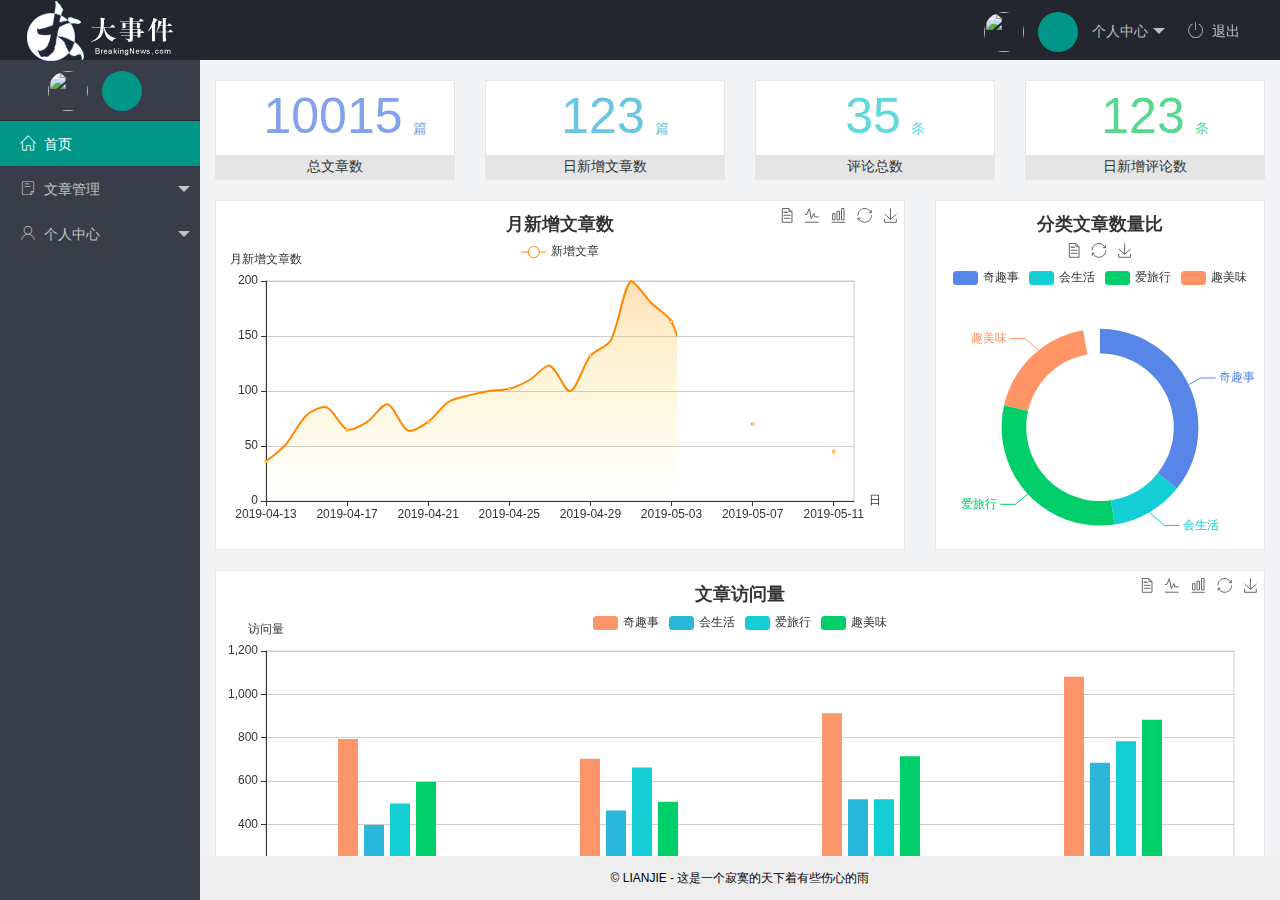
==== commit 17be567d: "完成个人中心的功能开发" ====
--- a/index.html
+++ b/index.html
@@ -27,12 +27,12 @@
                     <a href="javascript:;">
 
                         <img src="http://t.cn/RCzsdCq" class="layui-nav-img">
-                        <span class="text-avatar">Y</span> 个人中心
+                        <span class="text-avatar"></span> 个人中心
                     </a>
                     <dl class="layui-nav-child">
-                        <dd><a href="">基本资料</a></dd>
-                        <dd><a href="">更换头像</a></dd>
-                        <dd><a href="">重置密码</a></dd>
+                        <dd><a href="/user/user_info.html" target="fm">基本资料</a></dd>
+                        <dd><a href="/user/user_avatar.html" target="fm">更换头像</a></dd>
+                        <dd><a href="/user/user_pwd.html" target="fm">重置密码</a></dd>
                     </dl>
                 </li>
                 <li class="layui-nav-item"><a id="btnLogout" href="javascript:;"><span class="iconfont icon-tuichu"></span>退出</a></li>
@@ -43,8 +43,8 @@
                 <!-- 侧边头像 -->
                 <div class="userinfo">
                     <img src="http://t.cn/RCzsdCq" class="layui-nav-img">
-                    <span class="text-avatar">Y</span>
-                    <span id="welcome">欢迎 ***</span>
+                    <span class="text-avatar"></span>
+                    <span id="welcome"></span>
                 </div>
 
                 <!-- 左侧导航区域（可配合layui已有的垂直导航） -->
@@ -62,9 +62,9 @@
                     <li class="layui-nav-item">
                         <a href="javascript:;"><span class="iconfont icon-user"></span>个人中心</a>
                         <dl class="layui-nav-child">
-                            <dd><a href="javascript:;"><i class="layui-icon layui-icon-app"></i>基本资料</a></dd>
-                            <dd><a href="javascript:;"><i class="layui-icon layui-icon-app"></i>更换头像</a></dd>
-                            <dd><a href="javascript:;"><i class="layui-icon layui-icon-app"></i>重置密码</a></dd>
+                            <dd><a href="/user/user_info.html" target="fm"><i class="layui-icon layui-icon-app"></i>基本资料</a></dd>
+                            <dd><a href="/user/user_avatar.html" target="fm"><i class="layui-icon layui-icon-app"></i>更换头像</a></dd>
+                            <dd><a href="/user/user_pwd.html" target="fm"><i class="layui-icon layui-icon-app"></i>重置密码</a></dd>
                         </dl>
                     </li>
 
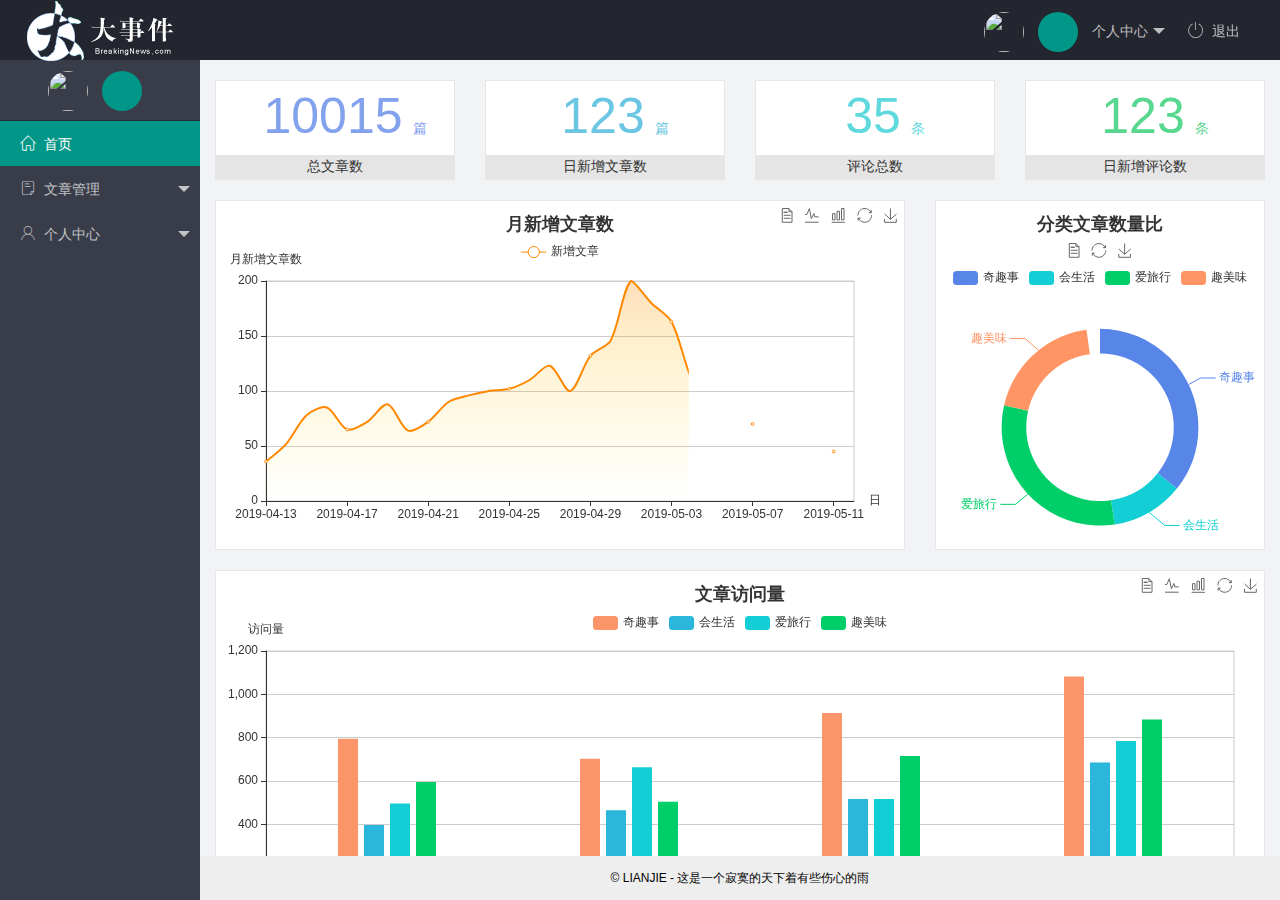
==== commit cfa82ef3: "文章功能完成" ====
--- a/index.html
+++ b/index.html
@@ -52,11 +52,11 @@
                 <ul class="layui-nav layui-nav-tree" lay-shrink="all">
                     <li class="layui-nav-item layui-this"><a href="/home/dashboard.html" target="fm"><span class="iconfont icon-home"></span>首页</a></li>
                     <li class="layui-nav-item">
-                        <a class="" href="javascript:;"><span class="iconfont icon-16"></span>文章管理</a>
+                        <a href="javascript:;"><span class="iconfont icon-16"></span>文章管理</a>
                         <dl class="layui-nav-child">
-                            <dd><a href="javascript:;"><i class="layui-icon layui-icon-app"></i>文章类别</a></dd>
-                            <dd><a href="javascript:;"><i class="layui-icon layui-icon-app"></i>文章列表</a></dd>
-                            <dd><a href="javascript:;"><i class="layui-icon layui-icon-app"></i>发布文章</a></dd>
+                            <dd><a href="/article/art_cate.html" target="fm"><i class="layui-icon layui-icon-app"></i>文章类别</a></dd>
+                            <dd><a id="a2" href="/article/art_list.html" target="fm"><i class="layui-icon layui-icon-app"></i>文章列表</a></dd>
+                            <dd><a href="/article/art_pub.html" target="fm"><i class="layui-icon layui-icon-app"></i>发布文章</a></dd>
                         </dl>
                     </li>
                     <li class="layui-nav-item">
